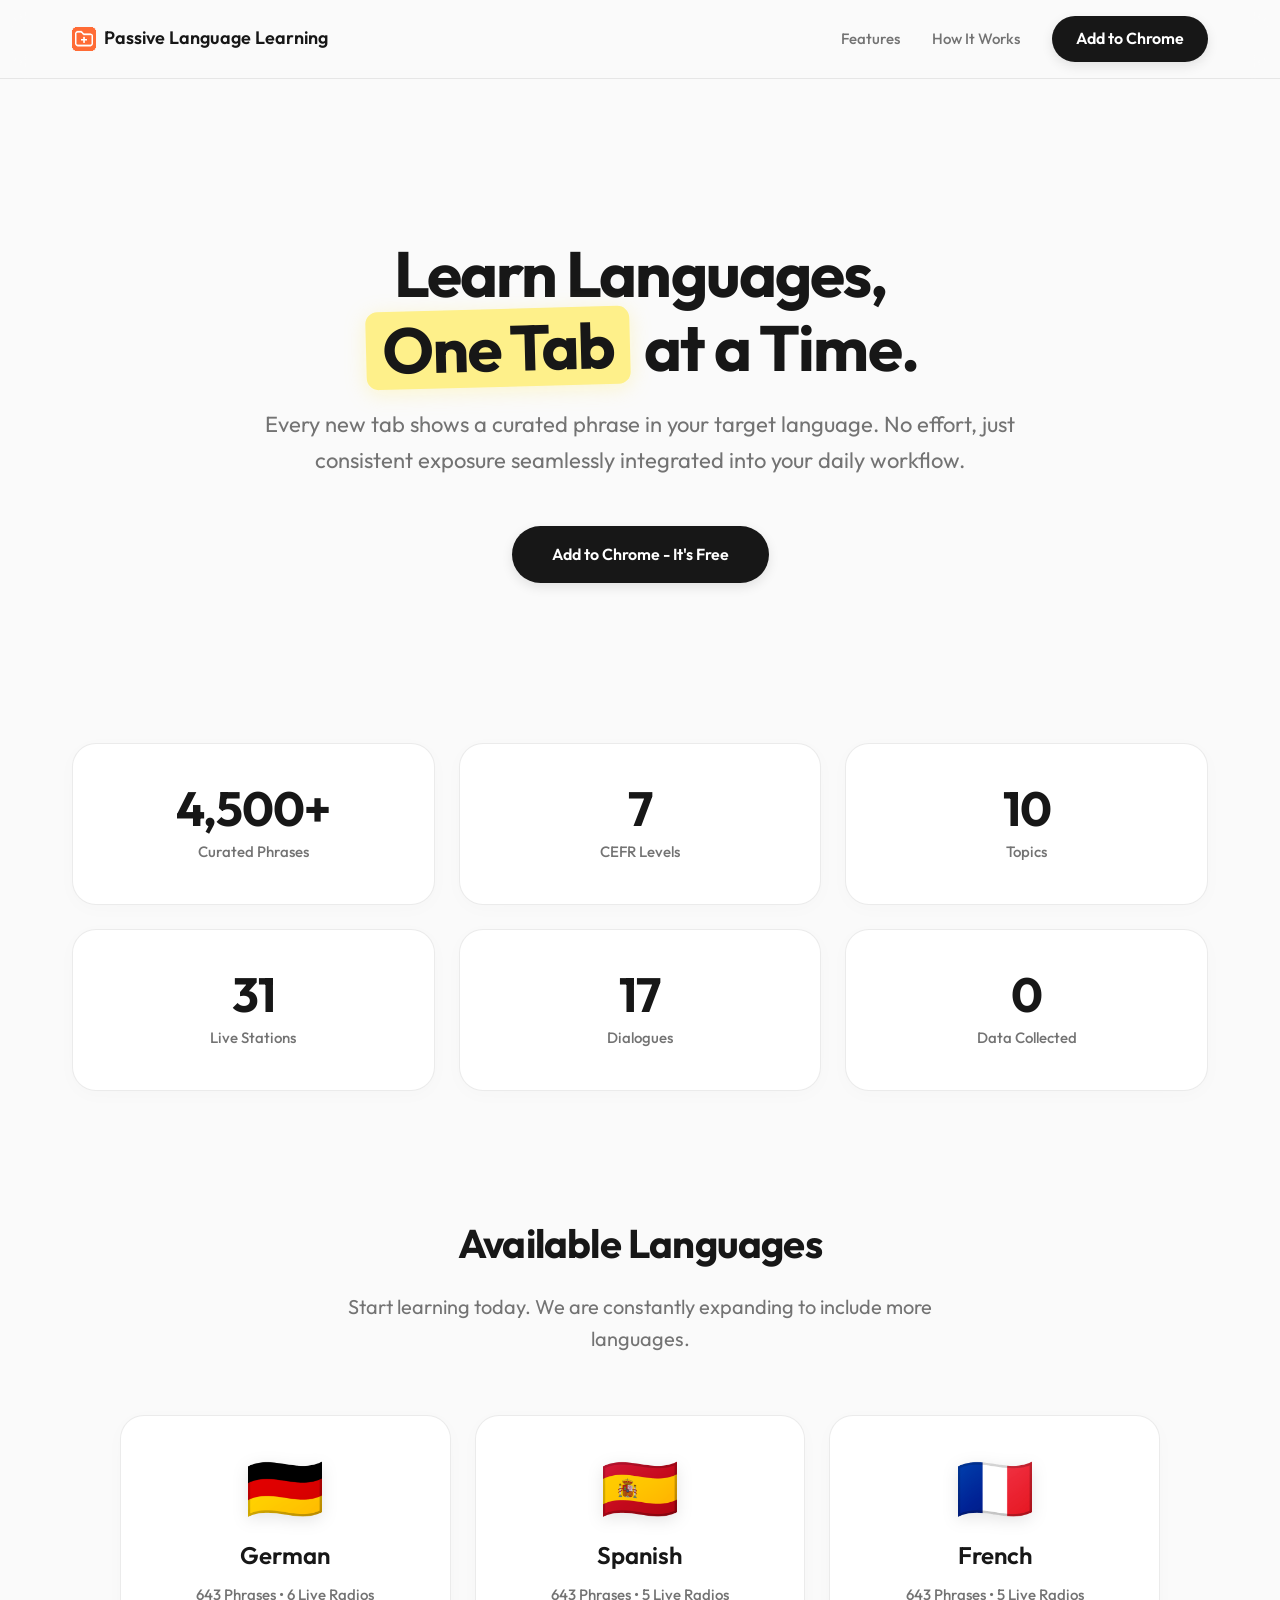
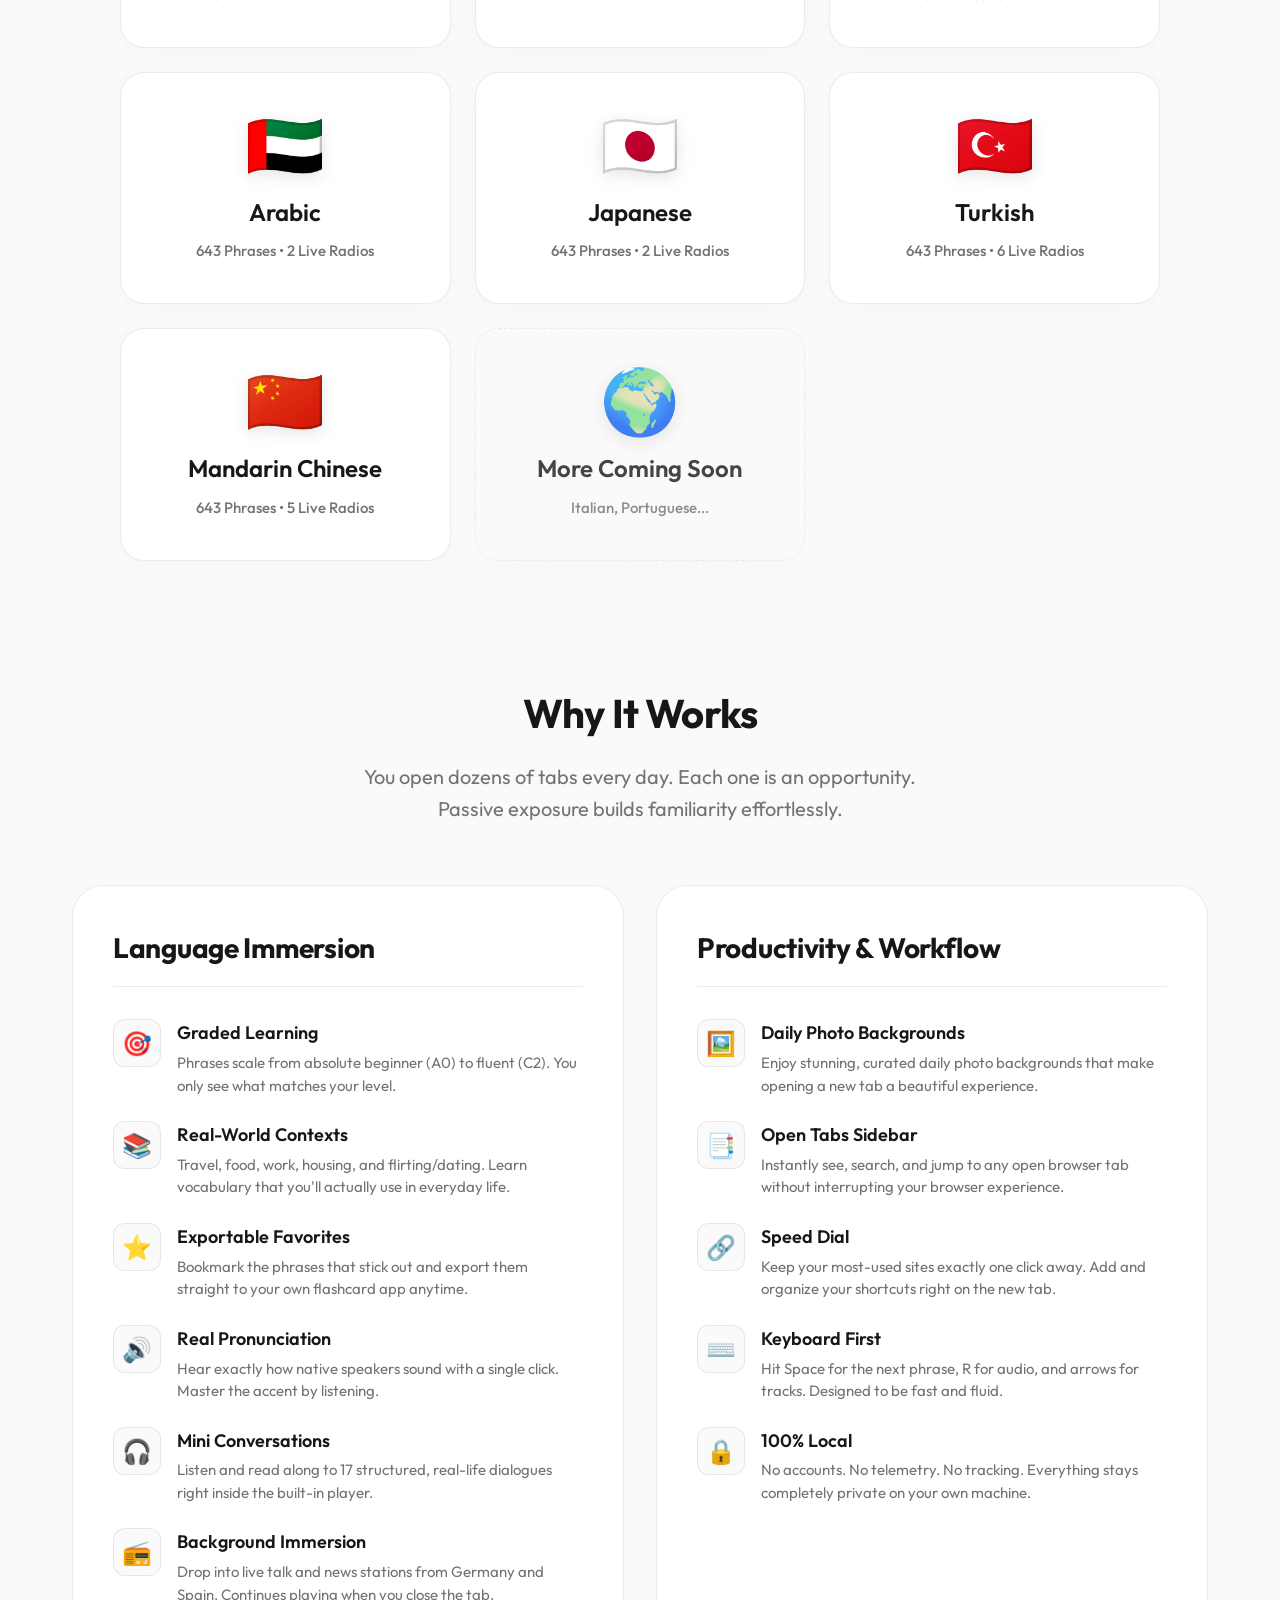
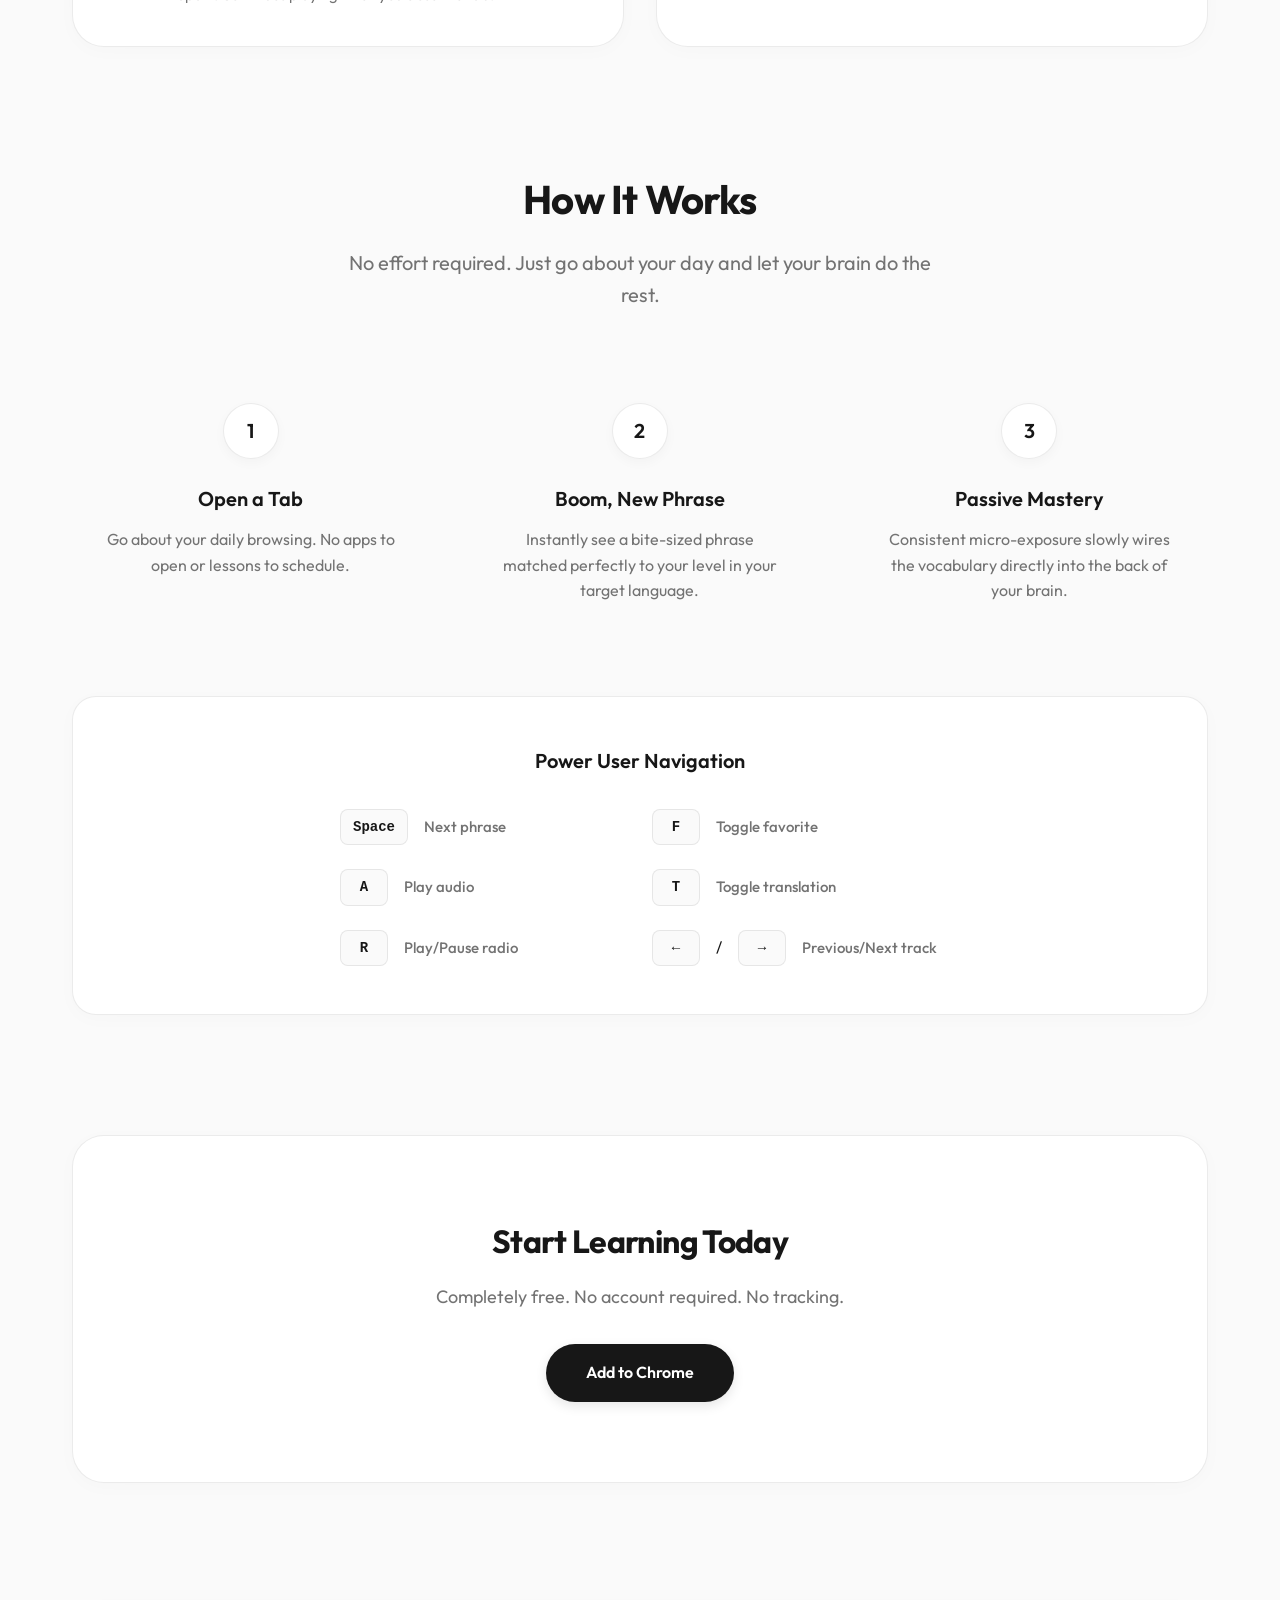
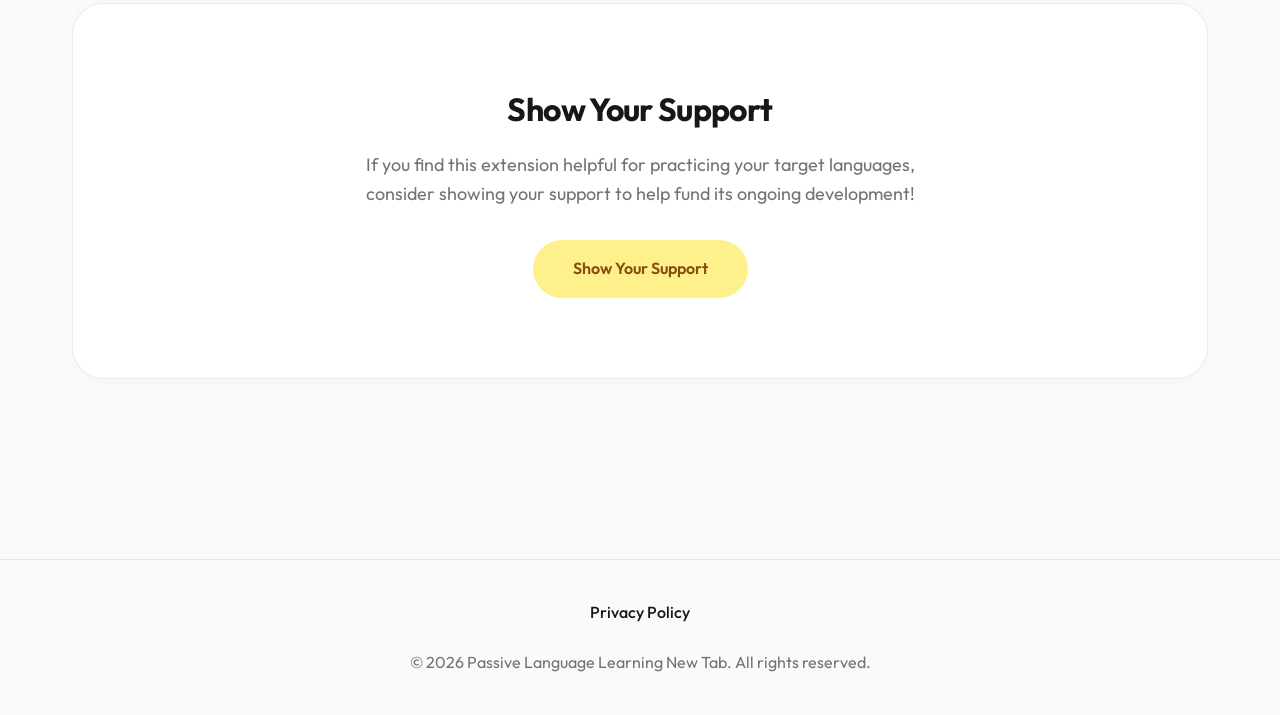
==== docs/index.html @ c1f1795b "feat: add Mandarin Chinese language support including phrases, UI, and live radio stations" ====
<!DOCTYPE html>
<html lang="en">
<head>
  <meta charset="UTF-8">
  <meta name="viewport" content="width=device-width, initial-scale=1.0">
  <link rel="icon" type="image/png" href="favicon.png">
  <title>Passive Language Learning New Tab - Learn Languages with Every New Tab</title>
  <meta name="description" content="Transform your browser into a language learning companion. Learn German, Spanish, French, Arabic, Japanese, and Turkish naturally through passive exposure with every new tab.">
  <link rel="preconnect" href="https://fonts.googleapis.com">
  <link rel="preconnect" href="https://fonts.gstatic.com" crossorigin>
  <link href="https://fonts.googleapis.com/css2?family=Outfit:wght@300;400;500;600;700&display=swap" rel="stylesheet">
  <style>
    :root {
      --bg: #fafafa;
      --surface: #ffffff;
      --text-main: #171717;
      --text-muted: #737373;
      --border: rgba(0, 0, 0, 0.08);
      --accent: #171717;
      --accent-hover: #404040;
    }

    html {
      scroll-behavior: smooth;
      scroll-padding-top: 100px;
    }

    * {
      margin: 0;
      padding: 0;
      box-sizing: border-box;
    }

    body {
      font-family: 'Outfit', -apple-system, BlinkMacSystemFont, sans-serif;
      line-height: 1.6;
      color: var(--text-main);
      background: var(--bg);
      -webkit-font-smoothing: antialiased;
      -moz-osx-font-smoothing: grayscale;
    }

    /* Header */
    header {
      background: rgba(250, 250, 250, 0.8);
      backdrop-filter: blur(12px);
      -webkit-backdrop-filter: blur(12px);
      border-bottom: 1px solid var(--border);
      padding: 16px 0;
      position: sticky;
      top: 0;
      z-index: 100;
    }

    header .container {
      max-width: 1200px;
      margin: 0 auto;
      padding: 0 32px;
      display: flex;
      justify-content: space-between;
      align-items: center;
    }

    .logo {
      font-size: 18px;
      font-weight: 600;
      color: var(--text-main);
      text-decoration: none;
      display: flex;
      align-items: center;
      gap: 8px;
    }

    nav {
      display: flex;
      align-items: center;
      gap: 32px;
    }

    nav a {
      color: var(--text-muted);
      text-decoration: none;
      font-size: 15px;
      font-weight: 500;
      transition: color 0.2s;
    }

    nav a:hover {
      color: var(--text-main);
    }

    nav .cta-button {
      background: var(--accent);
      color: #fff;
      padding: 10px 24px;
      border-radius: 99px;
      font-weight: 600;
    }

    nav .cta-button:hover {
      background: var(--accent-hover);
      color: #fff;
    }

    /* Hero */
    .hero {
      text-align: center;
      padding: 160px 24px 100px;
      max-width: 800px;
      margin: 0 auto;
    }

    .hero h1 {
      font-size: 64px;
      font-weight: 700;
      line-height: 1.1;
      letter-spacing: -0.03em;
      margin-bottom: 20px;
      color: var(--text-main);
    }
    
    /* Language Cards */
    .language-cards {
      display: grid;
      grid-template-columns: repeat(3, 1fr);
      gap: 24px;
      max-width: 1040px;
      margin: 0 auto;
    }
    
    @media (max-width: 900px) {
      .language-cards {
        grid-template-columns: repeat(2, 1fr);
      }
    }

    @media (max-width: 600px) {
      .language-cards {
        grid-template-columns: 1fr;
      }
    }
    
    .language-card {
      background: var(--surface);
      border: 1px solid var(--border);
      border-radius: 24px;
      padding: 40px 24px;
      text-align: center;
      transition: all 0.2s ease;
      box-shadow: 0 4px 20px rgba(0, 0, 0, 0.02);
    }
    
    .language-card:hover {
      transform: translateY(-4px);
      box-shadow: 0 12px 32px rgba(0, 0, 0, 0.06);
    }
    
    .language-card.upcoming {
      background: var(--bg);
      border-style: dashed;
      opacity: 0.8;
    }
    
    @media (max-width: 900px) {
      .language-card.upcoming {
        grid-column: 1 / -1;
        max-width: 400px;
        margin: 0 auto;
        width: 100%;
      }
    }
    
    @media (max-width: 600px) {
      .language-card.upcoming {
        grid-column: auto;
      }
    }
    
    .language-card.upcoming:hover {
      transform: none;
      box-shadow: none;
      opacity: 1;
    }
    
    .lang-flag {
      font-size: 64px;
      line-height: 1;
      margin-bottom: 16px;
      filter: drop-shadow(0 4px 8px rgba(0,0,0,0.1));
    }
    
    .language-card h3 {
      font-size: 24px;
      font-weight: 600;
      margin-bottom: 8px;
    }
    
    .language-card p {
      font-size: 15px;
      color: var(--text-muted);
      font-weight: 500;
    }

    .hero .tagline {
      font-size: 22px;
      color: var(--text-muted);
      margin-bottom: 48px;
      font-weight: 400;
    }

    .highlight-bg {
      background: #fef08a;
      color: var(--text-main);
      padding: 4px 16px;
      border-radius: 12px;
      display: inline-block;
      transform: rotate(-1.5deg);
      box-shadow: 0 4px 20px rgba(254, 240, 138, 0.4);
      margin: 0 4px;
    }

    .cta-button {
      display: inline-flex;
      align-items: center;
      justify-content: center;
      background: var(--accent);
      color: #fff;
      padding: 16px 40px;
      font-size: 16px;
      font-weight: 600;
      border-radius: 99px;
      text-decoration: none;
      transition: all 0.2s ease;
      box-shadow: 0 4px 12px rgba(0, 0, 0, 0.1);
    }

    .cta-button:hover {
      background: var(--accent-hover);
      transform: translateY(-2px);
      box-shadow: 0 8px 24px rgba(0, 0, 0, 0.15);
    }

    .container {
      max-width: 1200px;
      margin: 0 auto;
      padding: 60px 32px;
    }

    .section {
      margin-bottom: 120px;
    }

    .section h2 {
      font-size: 40px;
      font-weight: 700;
      letter-spacing: -0.02em;
      margin-bottom: 16px;
      text-align: center;
    }

    .section p.section-sub {
      font-size: 20px;
      color: var(--text-muted);
      text-align: center;
      max-width: 600px;
      margin: 0 auto 60px;
    }

    /* Stats */
    .stats {
      display: grid;
      grid-template-columns: repeat(3, 1fr);
      gap: 24px;
      margin-bottom: 80px;
    }

    @media (max-width: 900px) {
      .stats {
        grid-template-columns: repeat(2, 1fr);
      }
    }

    @media (max-width: 600px) {
      .stats {
        grid-template-columns: 1fr;
      }
    }

    .stat {
      text-align: center;
      background: var(--surface);
      border: 1px solid var(--border);
      border-radius: 24px;
      padding: 40px 24px;
      transition: transform 0.2s ease;
      box-shadow: 0 4px 20px rgba(0,0,0,0.02);
    }

    .stat:hover {
      transform: translateY(-4px);
    }

    .stat-number {
      font-size: 48px;
      font-weight: 700;
      letter-spacing: -0.02em;
      color: var(--text-main);
      margin-bottom: 8px;
      line-height: 1;
    }

    .stat-label {
      font-size: 15px;
      font-weight: 500;
      color: var(--text-muted);
    }

    /* Split Features Layout */
    .features-split {
      display: grid;
      grid-template-columns: 1fr 1fr;
      gap: 32px;
    }

    @media (max-width: 900px) {
      .features-split {
        grid-template-columns: 1fr;
      }
    }

    .feature-group {
      background: var(--surface);
      border: 1px solid var(--border);
      border-radius: 32px;
      padding: 40px;
      box-shadow: 0 4px 20px rgba(0, 0, 0, 0.02);
    }

    .feature-group h3.group-title {
      font-size: 28px;
      font-weight: 700;
      margin-bottom: 32px;
      letter-spacing: -0.01em;
      border-bottom: 1px solid var(--border);
      padding-bottom: 16px;
    }

    .feature-list {
      display: flex;
      flex-direction: column;
      gap: 24px;
    }

    .feature-item {
      display: flex;
      gap: 16px;
    }

    .feature-item .icon {
      font-size: 24px;
      line-height: 1;
      flex-shrink: 0;
      background: var(--bg);
      border: 1px solid var(--border);
      width: 48px;
      height: 48px;
      border-radius: 12px;
      display: flex;
      align-items: center;
      justify-content: center;
    }

    .feature-item h4 {
      font-size: 18px;
      font-weight: 600;
      margin-bottom: 4px;
    }

    .feature-item p {
      font-size: 15px;
      color: var(--text-muted);
      line-height: 1.5;
    }

    /* How It Works */
    .steps {
      display: grid;
      grid-template-columns: repeat(3, 1fr);
      gap: 32px;
    }

    @media (max-width: 768px) {
      .steps { grid-template-columns: 1fr; }
    }

    .step {
      text-align: center;
      padding: 32px;
    }

    .step-number {
      display: inline-flex;
      align-items: center;
      justify-content: center;
      width: 56px;
      height: 56px;
      background: var(--surface);
      border: 1px solid var(--border);
      color: var(--text-main);
      border-radius: 50%;
      font-size: 20px;
      font-weight: 600;
      margin-bottom: 24px;
      box-shadow: 0 4px 12px rgba(0,0,0,0.03);
    }

    .step h3 {
      font-size: 20px;
      font-weight: 600;
      margin-bottom: 12px;
    }

    .step p {
      font-size: 16px;
      color: var(--text-muted);
    }

    /* Shortcuts */
    .keyboard-shortcuts {
      background: var(--surface);
      border: 1px solid var(--border);
      border-radius: 24px;
      padding: 48px;
      margin-top: 60px;
      box-shadow: 0 4px 20px rgba(0,0,0,0.02);
    }

    .keyboard-shortcuts h4 {
      font-size: 20px;
      font-weight: 600;
      margin-bottom: 32px;
      text-align: center;
    }

    .shortcuts-grid {
      display: grid;
      grid-template-columns: repeat(2, 1fr);
      gap: 24px;
      max-width: 600px;
      margin: 0 auto;
    }

    @media (max-width: 600px) {
      .shortcuts-grid {
        grid-template-columns: 1fr;
      }
    }

    .shortcut {
      display: flex;
      align-items: center;
      gap: 16px;
    }

    .shortcut kbd {
      background: var(--bg);
      border: 1px solid var(--border);
      border-radius: 8px;
      padding: 6px 12px;
      font-family: monospace;
      font-size: 14px;
      font-weight: 600;
      color: var(--text-main);
      min-width: 48px;
      text-align: center;
    }

    .shortcut span {
      font-size: 15px;
      color: var(--text-muted);
      font-weight: 500;
    }

    /* Support CTA */
    .support-section, .cta-section {
      text-align: center;
      padding: 80px 32px;
      background: var(--surface);
      border: 1px solid var(--border);
      border-radius: 32px;
      box-shadow: 0 4px 20px rgba(0,0,0,0.02);
    }

    .support-section h2, .cta-section h2 {
      font-size: 32px;
      margin-bottom: 16px;
    }

    .support-section p, .cta-section p {
      font-size: 18px;
      color: var(--text-muted);
      margin-bottom: 32px;
      max-width: 600px;
      margin-left: auto;
      margin-right: auto;
    }

    .support-button {
      display: inline-block;
      background: #fef08a; /* Soft minimal yellow */
      color: #854d0e;
      padding: 16px 40px;
      font-size: 16px;
      font-weight: 600;
      border-radius: 99px;
      text-decoration: none;
      transition: all 0.2s;
    }

    .support-button:hover {
      background: #fde047;
      transform: translateY(-2px);
    }

    /* Footer */
    footer {
      border-top: 1px solid var(--border);
      padding: 40px 32px;
      text-align: center;
      color: var(--text-muted);
    }

    footer a {
      color: var(--text-main);
      text-decoration: none;
      font-weight: 500;
      margin: 0 16px;
    }

    footer a:hover {
      text-decoration: underline;
    }
  </style>
</head>
<body>
  <header>
    <div class="container">
      <a href="index.html" class="logo">
        <img src="favicon.png" alt="Passive Language Learning Logo" width="24" height="24"> Passive Language Learning
      </a>
      <nav>
        <a href="#features">Features</a>
        <a href="#how-it-works">How It Works</a>
        <a href="https://chromewebstore.google.com/detail/lcpngcpkmbdooibllkhggekgmcdgagln?utm_source=landing-page" class="cta-button">Add to Chrome</a>
      </nav>
    </div>
  </header>

  <div class="hero">
    <h1>Learn Languages, <span class="highlight-bg">One Tab</span> at a Time.</h1>
    <p class="tagline">
      Every new tab shows a curated phrase in your target language. No effort, just consistent exposure seamlessly integrated into your daily workflow.
    </p>
    <a href="https://chromewebstore.google.com/detail/lcpngcpkmbdooibllkhggekgmcdgagln?utm_source=landing-page" class="cta-button">Add to Chrome - It's Free</a>
  </div>

  <div class="container">
    <div class="section">
      <div class="stats">
        <div class="stat">
          <div class="stat-number">4,500+</div>
          <div class="stat-label">Curated Phrases</div>
        </div>
        <div class="stat">
          <div class="stat-number">7</div>
          <div class="stat-label">CEFR Levels</div>
        </div>
        <div class="stat">
          <div class="stat-number">10</div>
          <div class="stat-label">Topics</div>
        </div>
        <div class="stat">
          <div class="stat-number">31</div>
          <div class="stat-label">Live Stations</div>
        </div>
        <div class="stat">
          <div class="stat-number">17</div>
          <div class="stat-label">Dialogues</div>
        </div>
        <div class="stat">
          <div class="stat-number">0</div>
          <div class="stat-label">Data Collected</div>
        </div>
      </div>
    </div>

    <div class="section" id="languages">
      <h2>Available Languages</h2>
      <p class="section-sub">Start learning today. We are constantly expanding to include more languages.</p>
      
      <div class="language-cards">
        <div class="language-card">
          <div class="lang-flag">🇩🇪</div>
          <h3>German</h3>
          <p>643 Phrases &bull; 6 Live Radios</p>
        </div>
        <div class="language-card">
          <div class="lang-flag">🇪🇸</div>
          <h3>Spanish</h3>
          <p>643 Phrases &bull; 5 Live Radios</p>
        </div>
        <div class="language-card">
          <div class="lang-flag">🇫🇷</div>
          <h3>French</h3>
          <p>643 Phrases &bull; 5 Live Radios</p>
        </div>

        <div class="language-card">
          <div class="lang-flag">🇦🇪</div>
          <h3>Arabic</h3>
          <p>643 Phrases &bull; 2 Live Radios</p>
        </div>

        <div class="language-card">
          <div class="lang-flag">🇯🇵</div>
          <h3>Japanese</h3>
          <p>643 Phrases &bull; 2 Live Radios</p>
        </div>

        <div class="language-card">
          <div class="lang-flag">🇹🇷</div>
          <h3>Turkish</h3>
          <p>643 Phrases &bull; 6 Live Radios</p>
        </div>

        <div class="language-card">
          <div class="lang-flag">🇨🇳</div>
          <h3>Mandarin Chinese</h3>
          <p>643 Phrases &bull; 5 Live Radios</p>
        </div>

        <div class="language-card upcoming">
          <div class="lang-flag">🌍</div>
          <h3>More Coming Soon</h3>
          <p>Italian, Portuguese...</p>
        </div>
      </div>
    </div>

    <div class="section" id="features">
      <h2>Why It Works</h2>
      <p class="section-sub">
        You open dozens of tabs every day. Each one is an opportunity. Passive exposure builds familiarity effortlessly.
      </p>

      <div class="features-split">
        <div class="feature-group">
          <h3 class="group-title">Language Immersion</h3>
          <div class="feature-list">
            <div class="feature-item">
              <div class="icon">🎯</div>
              <div>
                <h4>Graded Learning</h4>
                <p>Phrases scale from absolute beginner (A0) to fluent (C2). You only see what matches your level.</p>
              </div>
            </div>
            <div class="feature-item">
              <div class="icon">📚</div>
              <div>
                <h4>Real-World Contexts</h4>
                <p>Travel, food, work, housing, and flirting/dating. Learn vocabulary that you'll actually use in everyday life.</p>
              </div>
            </div>
            <div class="feature-item">
              <div class="icon">⭐</div>
              <div>
                <h4>Exportable Favorites</h4>
                <p>Bookmark the phrases that stick out and export them straight to your own flashcard app anytime.</p>
              </div>
            </div>
            <div class="feature-item">
              <div class="icon">🔊</div>
              <div>
                <h4>Real Pronunciation</h4>
                <p>Hear exactly how native speakers sound with a single click. Master the accent by listening.</p>
              </div>
            </div>
            <div class="feature-item">
              <div class="icon">🎧</div>
              <div>
                <h4>Mini Conversations</h4>
                <p>Listen and read along to 17 structured, real-life dialogues right inside the built-in player.</p>
              </div>
            </div>
            <div class="feature-item">
              <div class="icon">📻</div>
              <div>
                <h4>Background Immersion</h4>
                <p>Drop into live talk and news stations from Germany and Spain. Continues playing when you close the tab.</p>
              </div>
            </div>
          </div>
        </div>
        
        <div class="feature-group">
          <h3 class="group-title">Productivity & Workflow</h3>
          <div class="feature-list">
            <div class="feature-item">
              <div class="icon">🖼️</div>
              <div>
                <h4>Daily Photo Backgrounds</h4>
                <p>Enjoy stunning, curated daily photo backgrounds that make opening a new tab a beautiful experience.</p>
              </div>
            </div>
            <div class="feature-item">
              <div class="icon">📑</div>
              <div>
                <h4>Open Tabs Sidebar</h4>
                <p>Instantly see, search, and jump to any open browser tab without interrupting your browser experience.</p>
              </div>
            </div>
            <div class="feature-item">
              <div class="icon">🔗</div>
              <div>
                <h4>Speed Dial</h4>
                <p>Keep your most-used sites exactly one click away. Add and organize your shortcuts right on the new tab.</p>
              </div>
            </div>
            <div class="feature-item">
              <div class="icon">⌨️</div>
              <div>
                <h4>Keyboard First</h4>
                <p>Hit Space for the next phrase, R for audio, and arrows for tracks. Designed to be fast and fluid.</p>
              </div>
            </div>
            <div class="feature-item">
              <div class="icon">🔒</div>
              <div>
                <h4>100% Local</h4>
                <p>No accounts. No telemetry. No tracking. Everything stays completely private on your own machine.</p>
              </div>
            </div>
          </div>
        </div>
      </div>
    </div>

    <div class="section" id="how-it-works">
      <h2>How It Works</h2>
      <p class="section-sub">No effort required. Just go about your day and let your brain do the rest.</p>

      <div class="steps">
        <div class="step">
          <div class="step-number">1</div>
          <h3>Open a Tab</h3>
          <p>Go about your daily browsing. No apps to open or lessons to schedule.</p>
        </div>
        <div class="step">
          <div class="step-number">2</div>
          <h3>Boom, New Phrase</h3>
          <p>Instantly see a bite-sized phrase matched perfectly to your level in your target language.</p>
        </div>
        <div class="step">
          <div class="step-number">3</div>
          <h3>Passive Mastery</h3>
          <p>Consistent micro-exposure slowly wires the vocabulary directly into the back of your brain.</p>
        </div>
      </div>

      <div class="keyboard-shortcuts">
        <h4>Power User Navigation</h4>
        <div class="shortcuts-grid">
          <div class="shortcut"><kbd>Space</kbd><span>Next phrase</span></div>
          <div class="shortcut"><kbd>F</kbd><span>Toggle favorite</span></div>
          <div class="shortcut"><kbd>A</kbd><span>Play audio</span></div>
          <div class="shortcut"><kbd>T</kbd><span>Toggle translation</span></div>
          <div class="shortcut"><kbd>R</kbd><span>Play/Pause radio</span></div>
          <div class="shortcut"><kbd>←</kbd> / <kbd>→</kbd><span>Previous/Next track</span></div>
        </div>
      </div>
    </div>

    <div class="section">
      <div class="cta-section">
        <h2>Start Learning Today</h2>
        <p>Completely free. No account required. No tracking.</p>
        <a href="https://chromewebstore.google.com/detail/lcpngcpkmbdooibllkhggekgmcdgagln?utm_source=landing-page" class="cta-button">Add to Chrome</a>
      </div>
    </div>

    <div class="section">
      <div class="support-section">
        <h2>Show Your Support</h2>
        <p>If you find this extension helpful for practicing your target languages, consider showing your support to help fund its ongoing development!</p>
        <a href="https://buymeacoffee.com/yassinbuilds" target="_blank" class="support-button">Show Your Support</a>
      </div>
    </div>
  </div>

  <footer>
    <div style="margin-bottom: 24px;">
      <a href="privacy.html">Privacy Policy</a>
    </div>
    <p>&copy; 2026 Passive Language Learning New Tab. All rights reserved.</p>
  </footer>
</body>
</html>
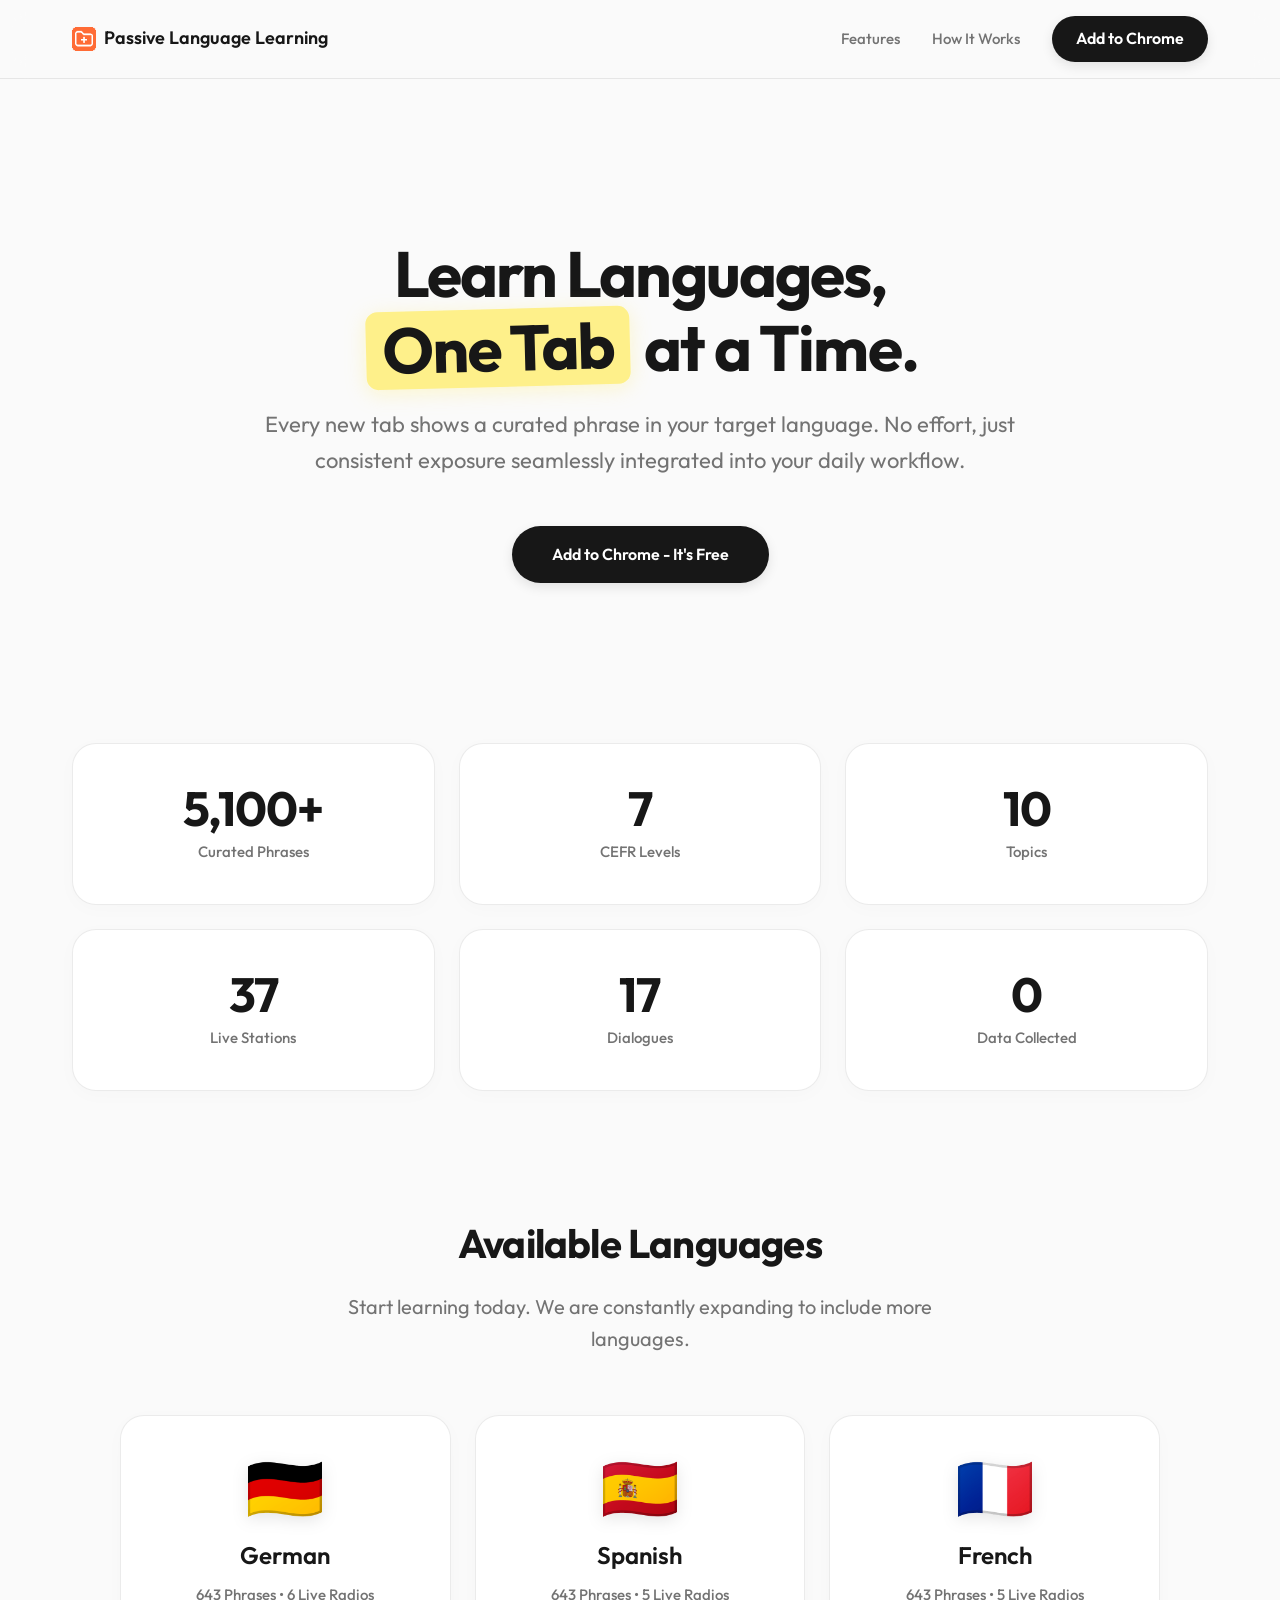
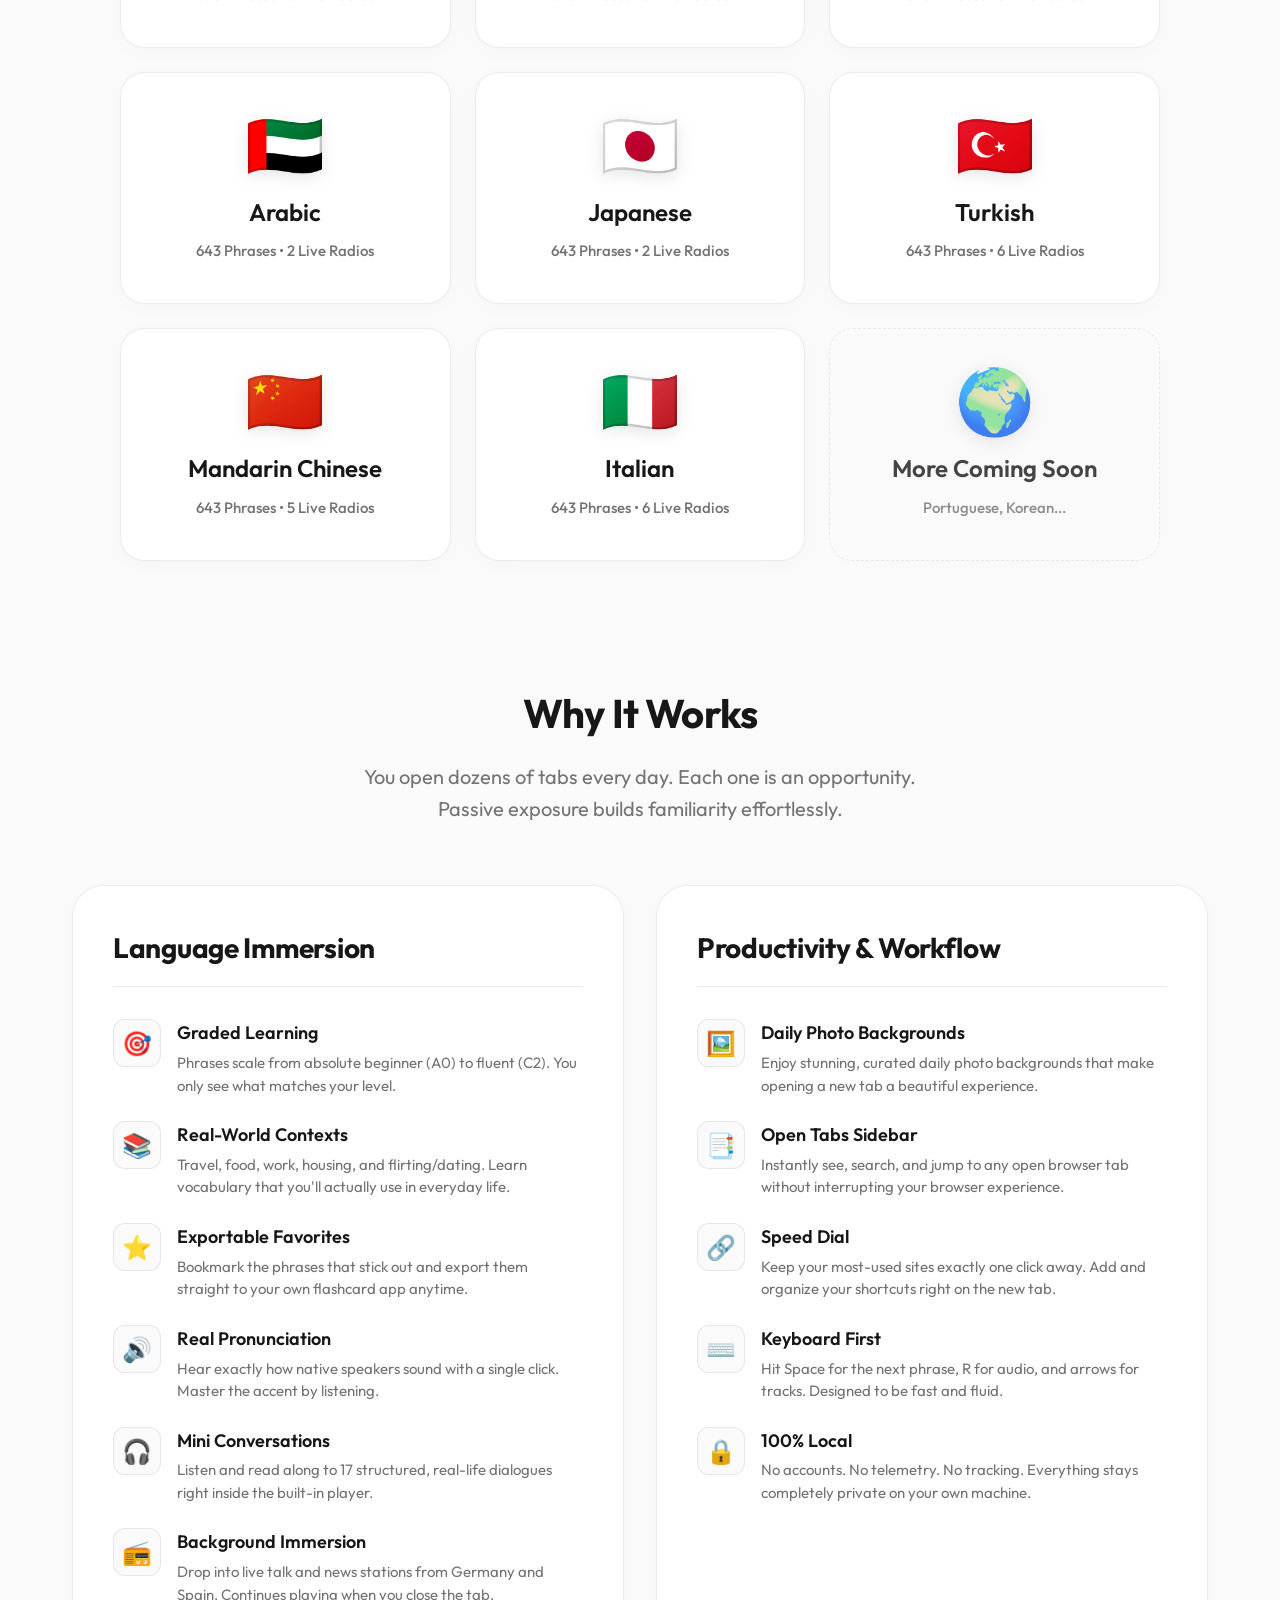
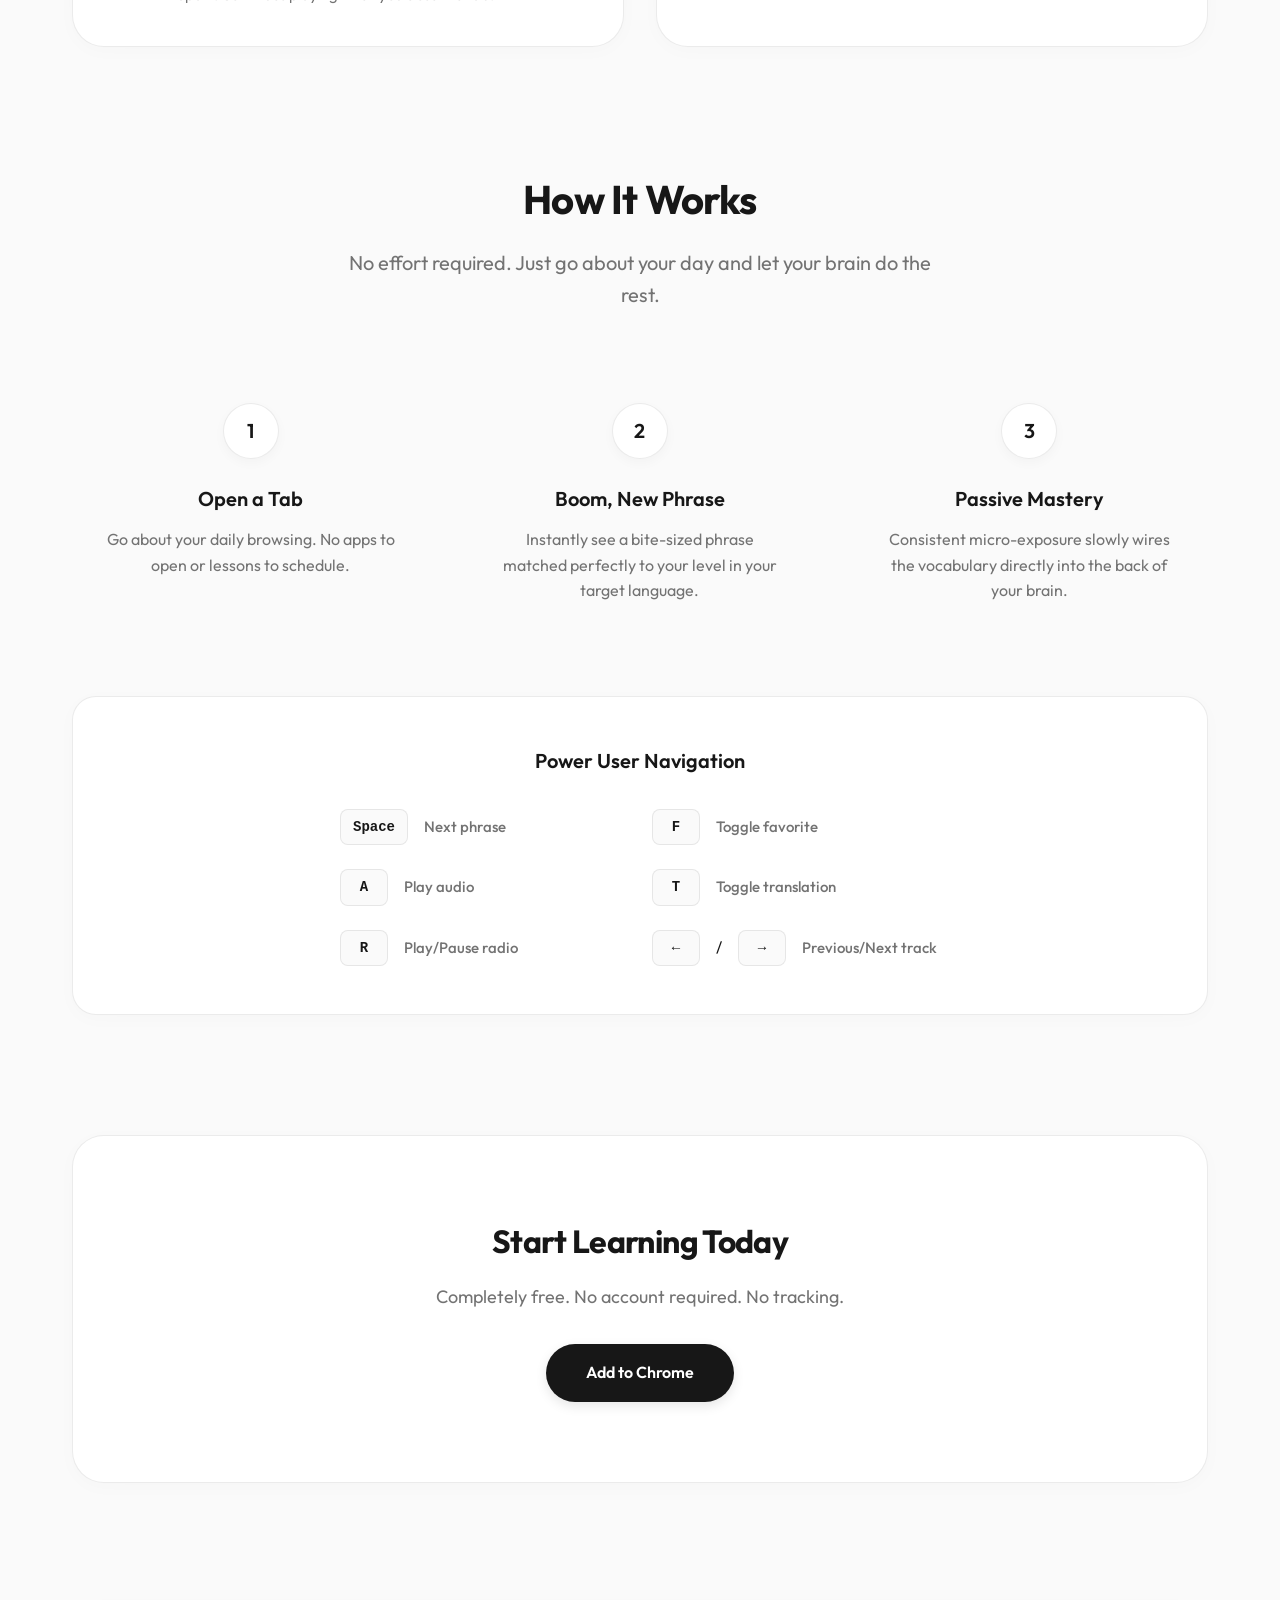
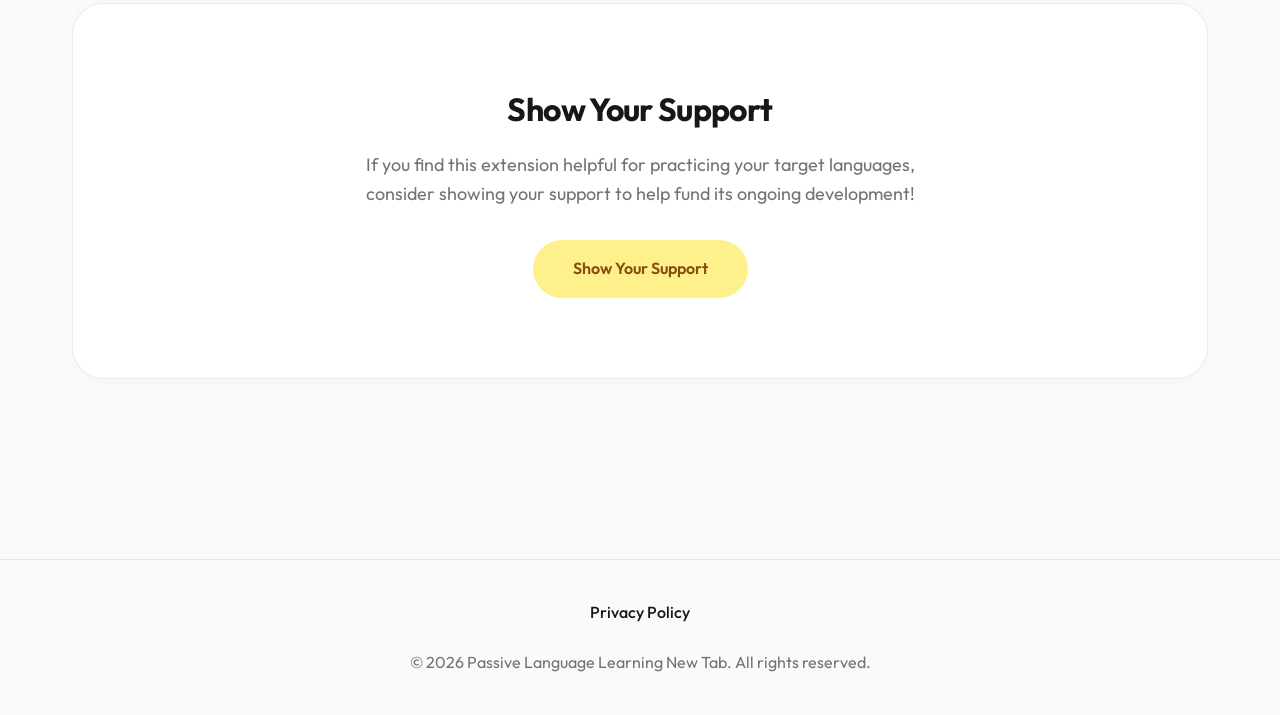
==== commit d7304c19: "feat: add Italian language support with curated phrases and live radio stations" ====
--- a/docs/index.html
+++ b/docs/index.html
@@ -5,7 +5,7 @@
   <meta name="viewport" content="width=device-width, initial-scale=1.0">
   <link rel="icon" type="image/png" href="favicon.png">
   <title>Passive Language Learning New Tab - Learn Languages with Every New Tab</title>
-  <meta name="description" content="Transform your browser into a language learning companion. Learn German, Spanish, French, Arabic, Japanese, and Turkish naturally through passive exposure with every new tab.">
+  <meta name="description" content="Transform your browser into a language learning companion. Learn German, Spanish, French, Arabic, Japanese, Turkish, Mandarin Chinese, and Italian naturally through passive exposure with every new tab.">
   <link rel="preconnect" href="https://fonts.googleapis.com">
   <link rel="preconnect" href="https://fonts.gstatic.com" crossorigin>
   <link href="https://fonts.googleapis.com/css2?family=Outfit:wght@300;400;500;600;700&display=swap" rel="stylesheet">
@@ -568,7 +568,7 @@
     <div class="section">
       <div class="stats">
         <div class="stat">
-          <div class="stat-number">4,500+</div>
+          <div class="stat-number">5,100+</div>
           <div class="stat-label">Curated Phrases</div>
         </div>
         <div class="stat">
@@ -580,7 +580,7 @@
           <div class="stat-label">Topics</div>
         </div>
         <div class="stat">
-          <div class="stat-number">31</div>
+          <div class="stat-number">37</div>
           <div class="stat-label">Live Stations</div>
         </div>
         <div class="stat">
@@ -639,10 +639,16 @@
           <p>643 Phrases &bull; 5 Live Radios</p>
         </div>
 
+        <div class="language-card">
+          <div class="lang-flag">🇮🇹</div>
+          <h3>Italian</h3>
+          <p>643 Phrases &bull; 6 Live Radios</p>
+        </div>
+
         <div class="language-card upcoming">
           <div class="lang-flag">🌍</div>
           <h3>More Coming Soon</h3>
-          <p>Italian, Portuguese...</p>
+          <p>Portuguese, Korean...</p>
         </div>
       </div>
     </div>
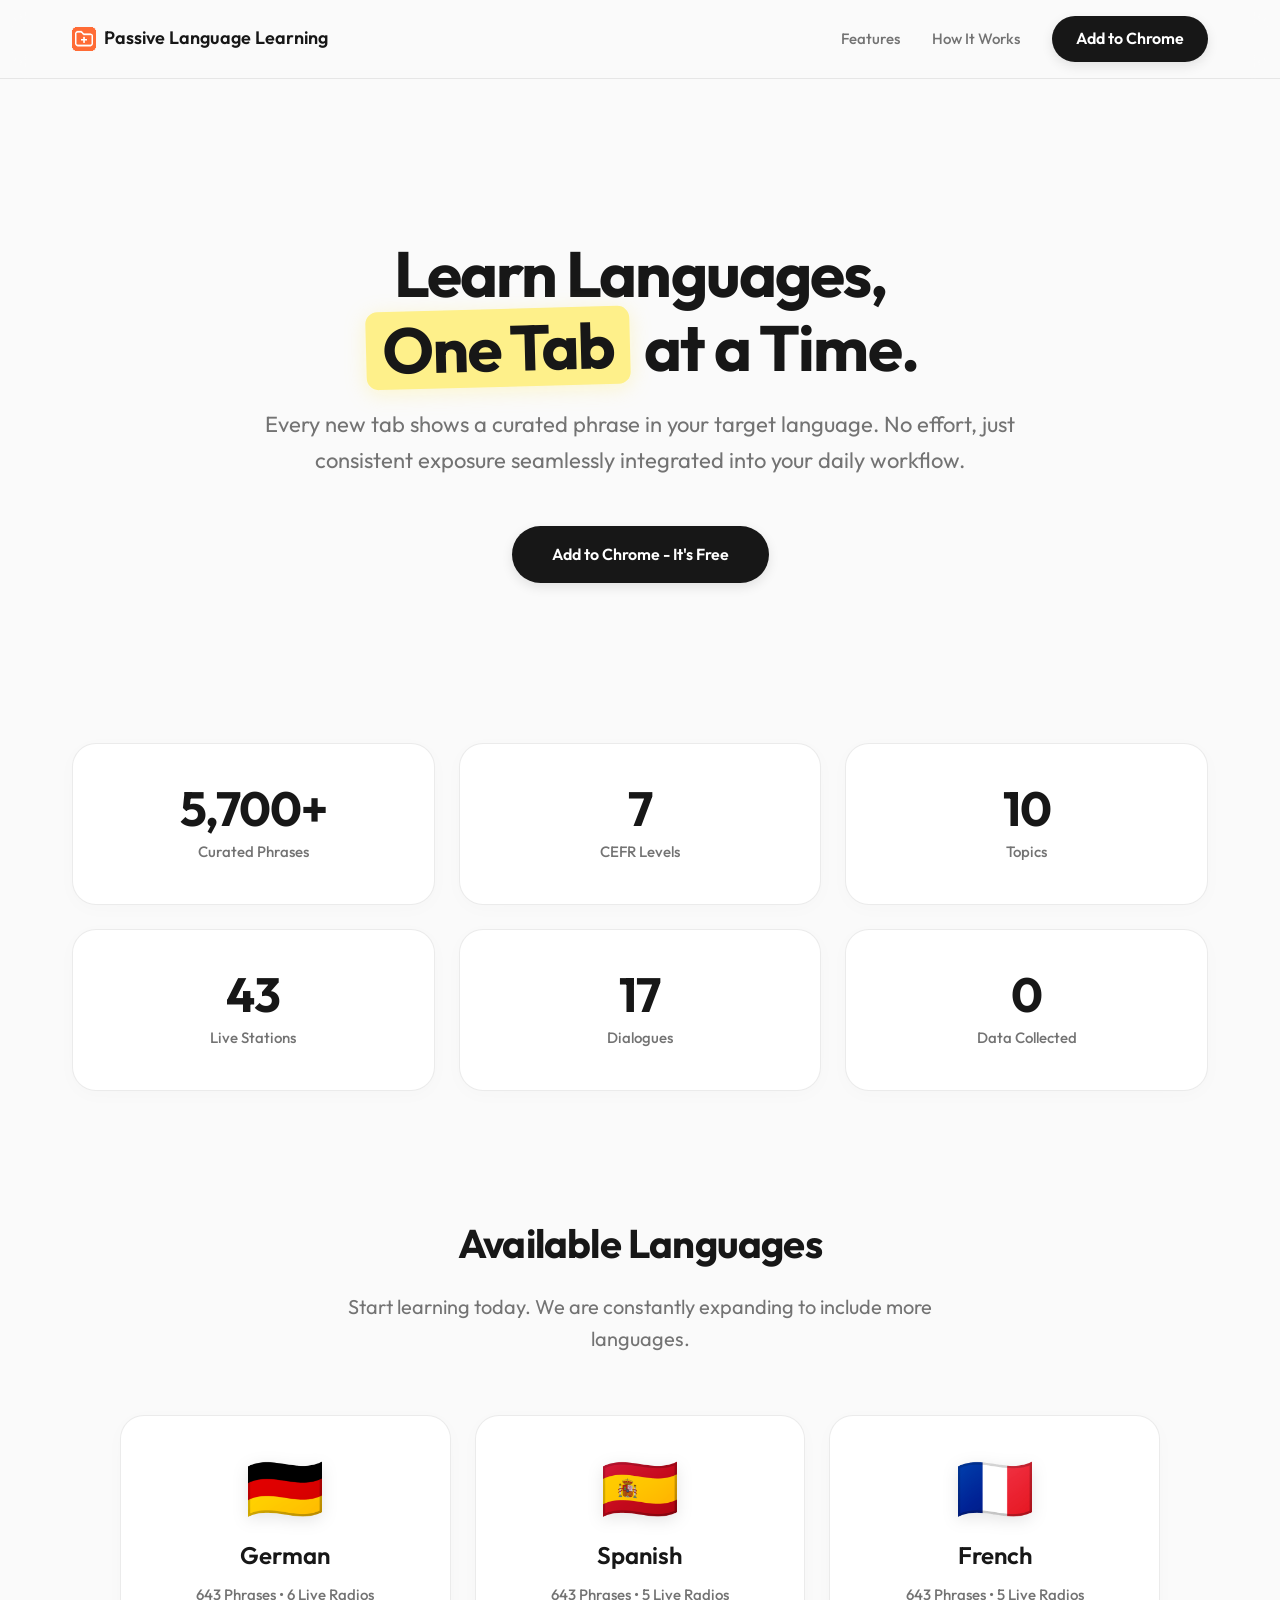
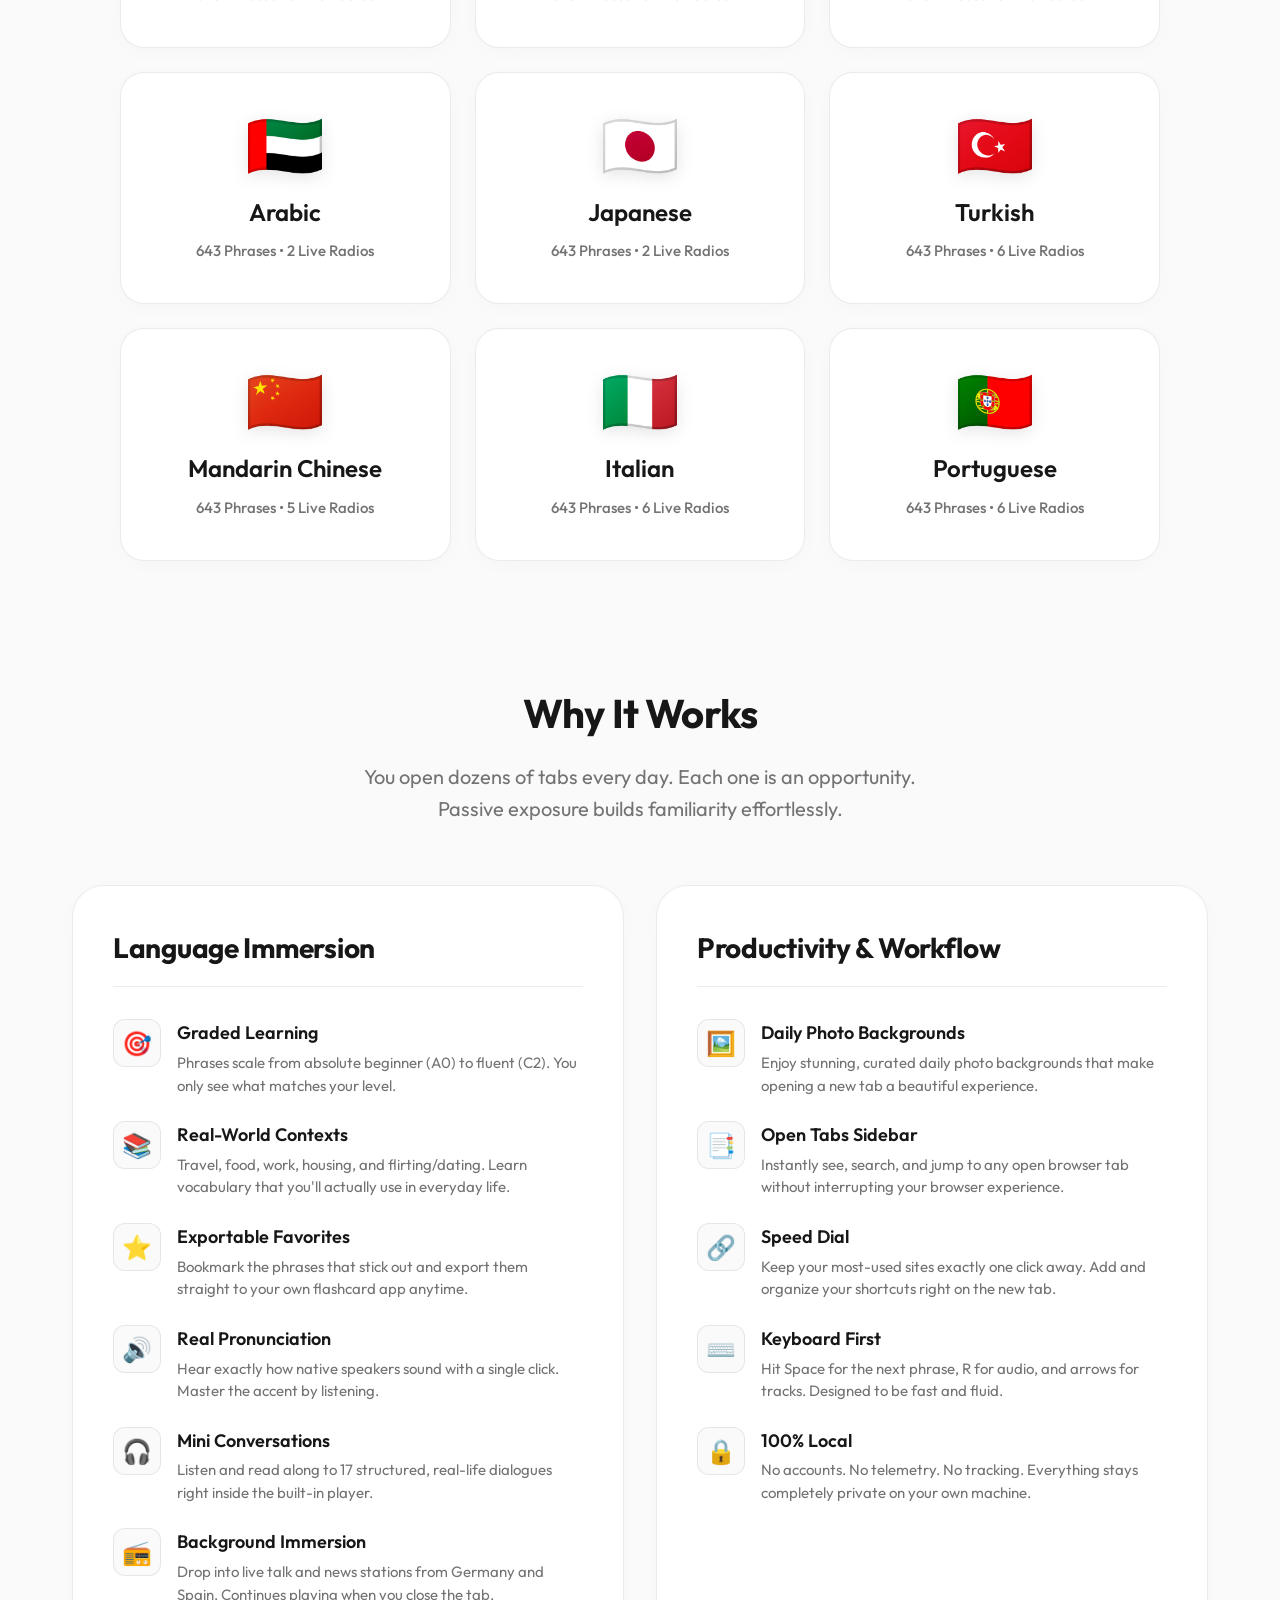
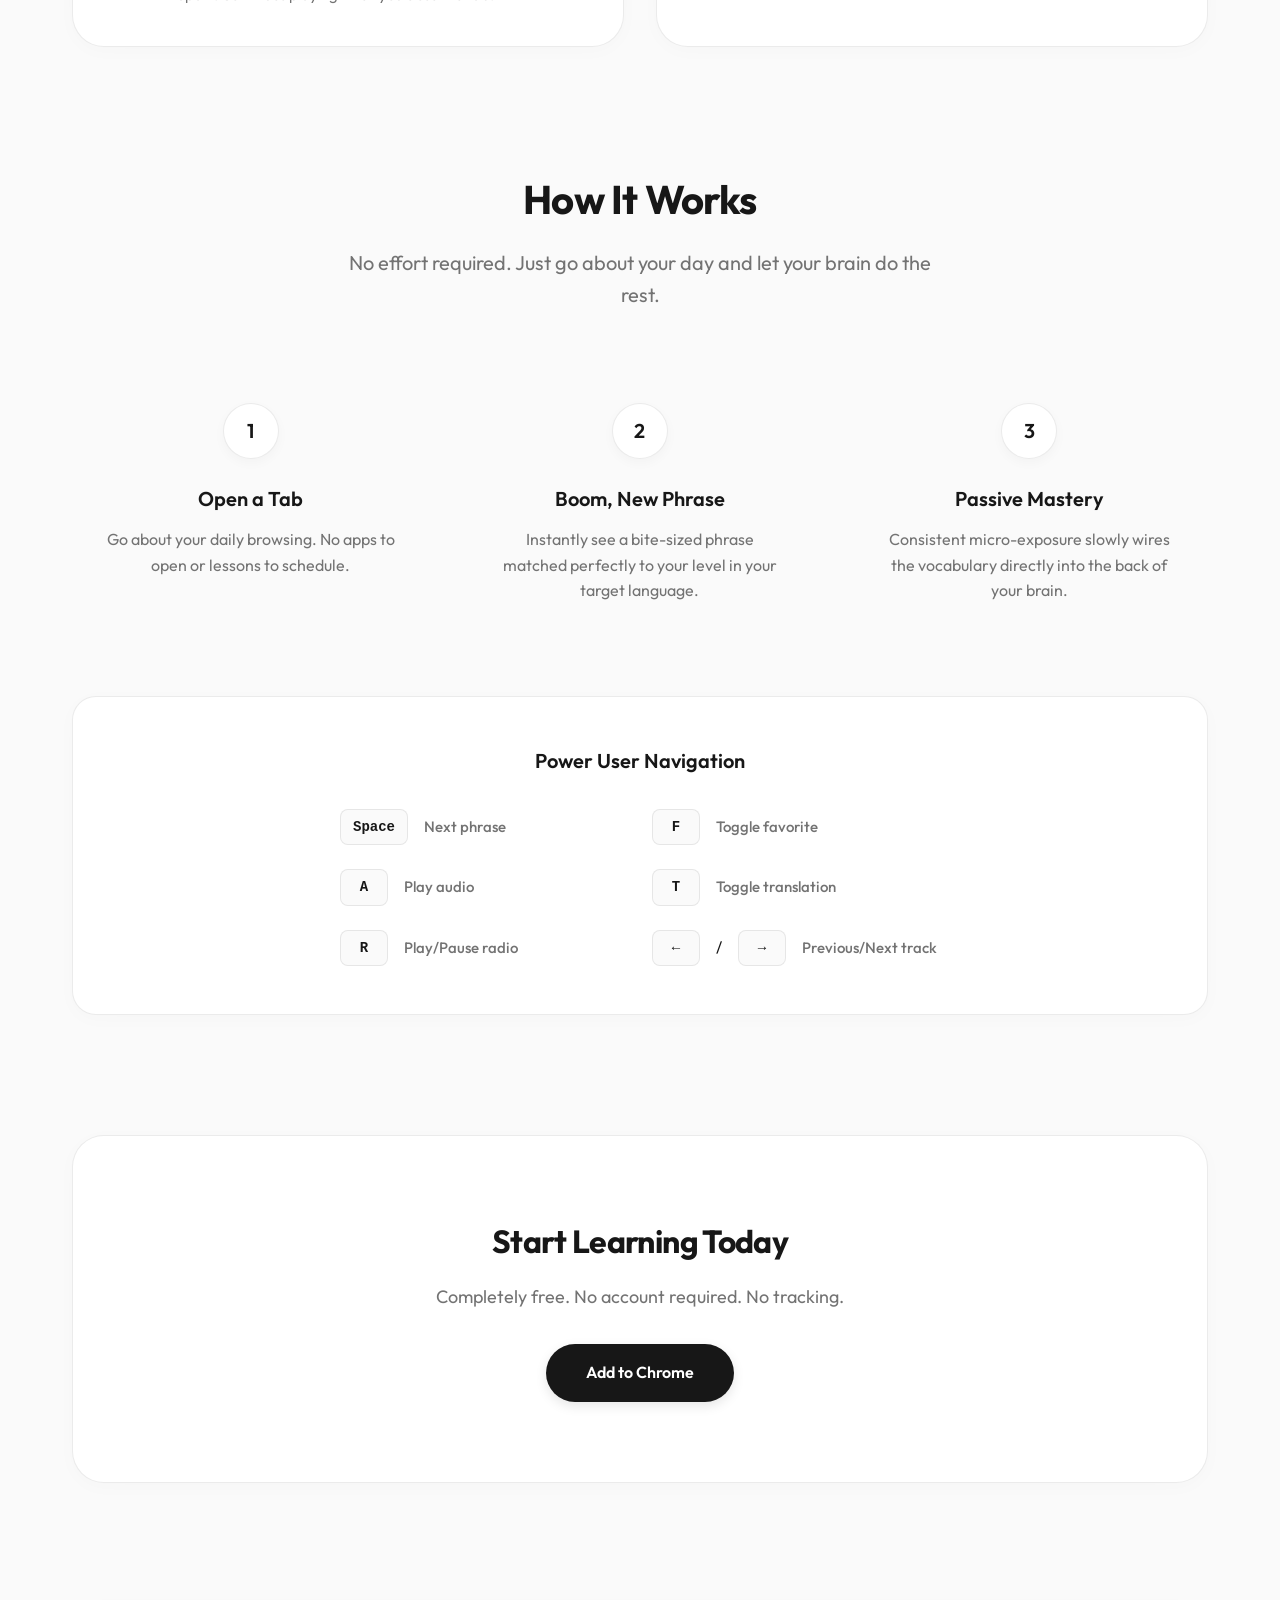
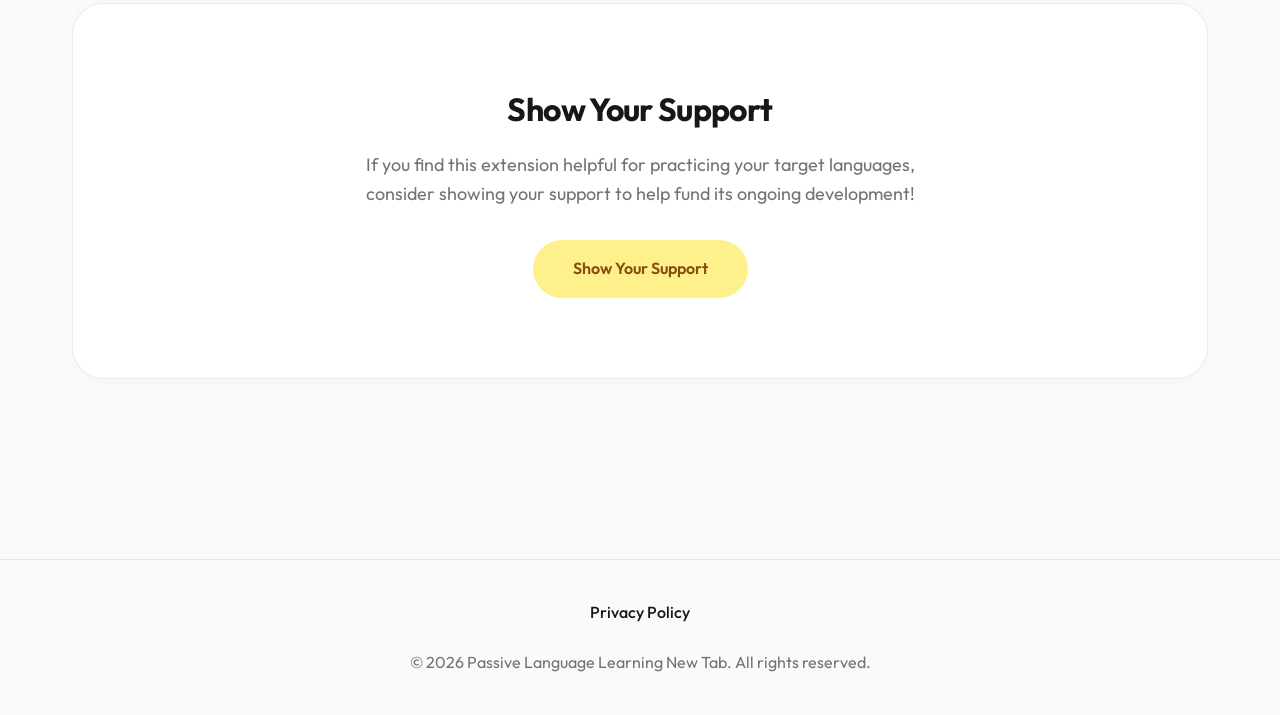
==== commit 4e25ae02: "feat: add Portuguese language support with dedicated phrases, radio stations, and UI elements" ====
--- a/docs/index.html
+++ b/docs/index.html
@@ -5,7 +5,7 @@
   <meta name="viewport" content="width=device-width, initial-scale=1.0">
   <link rel="icon" type="image/png" href="favicon.png">
   <title>Passive Language Learning New Tab - Learn Languages with Every New Tab</title>
-  <meta name="description" content="Transform your browser into a language learning companion. Learn German, Spanish, French, Arabic, Japanese, Turkish, Mandarin Chinese, and Italian naturally through passive exposure with every new tab.">
+  <meta name="description" content="Transform your browser into a language learning companion. Learn German, Spanish, French, Arabic, Japanese, Turkish, Mandarin Chinese, Italian, and Portuguese naturally through passive exposure with every new tab.">
   <link rel="preconnect" href="https://fonts.googleapis.com">
   <link rel="preconnect" href="https://fonts.gstatic.com" crossorigin>
   <link href="https://fonts.googleapis.com/css2?family=Outfit:wght@300;400;500;600;700&display=swap" rel="stylesheet">
@@ -568,7 +568,7 @@
     <div class="section">
       <div class="stats">
         <div class="stat">
-          <div class="stat-number">5,100+</div>
+          <div class="stat-number">5,700+</div>
           <div class="stat-label">Curated Phrases</div>
         </div>
         <div class="stat">
@@ -580,7 +580,7 @@
           <div class="stat-label">Topics</div>
         </div>
         <div class="stat">
-          <div class="stat-number">37</div>
+          <div class="stat-number">43</div>
           <div class="stat-label">Live Stations</div>
         </div>
         <div class="stat">
@@ -645,10 +645,10 @@
           <p>643 Phrases &bull; 6 Live Radios</p>
         </div>
 
-        <div class="language-card upcoming">
-          <div class="lang-flag">🌍</div>
-          <h3>More Coming Soon</h3>
-          <p>Portuguese, Korean...</p>
+        <div class="language-card">
+          <div class="lang-flag">🇵🇹</div>
+          <h3>Portuguese</h3>
+          <p>643 Phrases &bull; 6 Live Radios</p>
         </div>
       </div>
     </div>
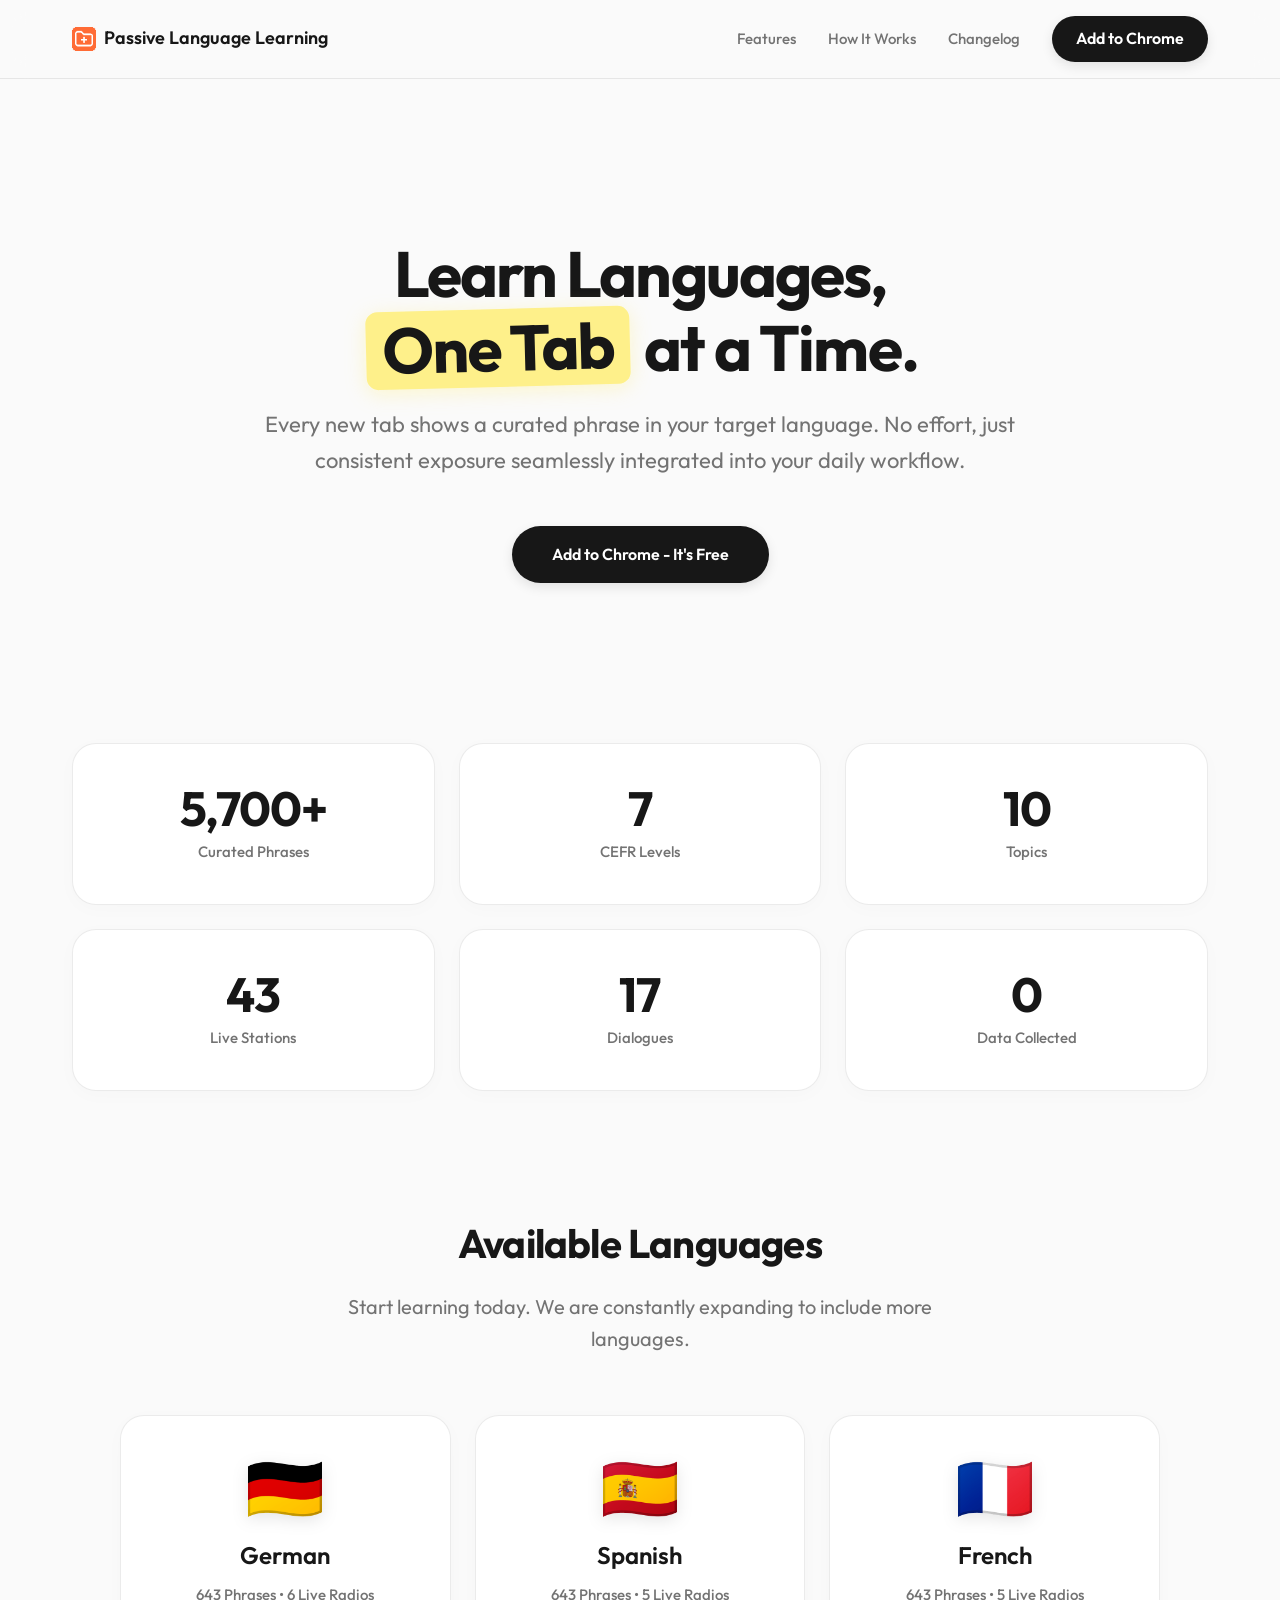
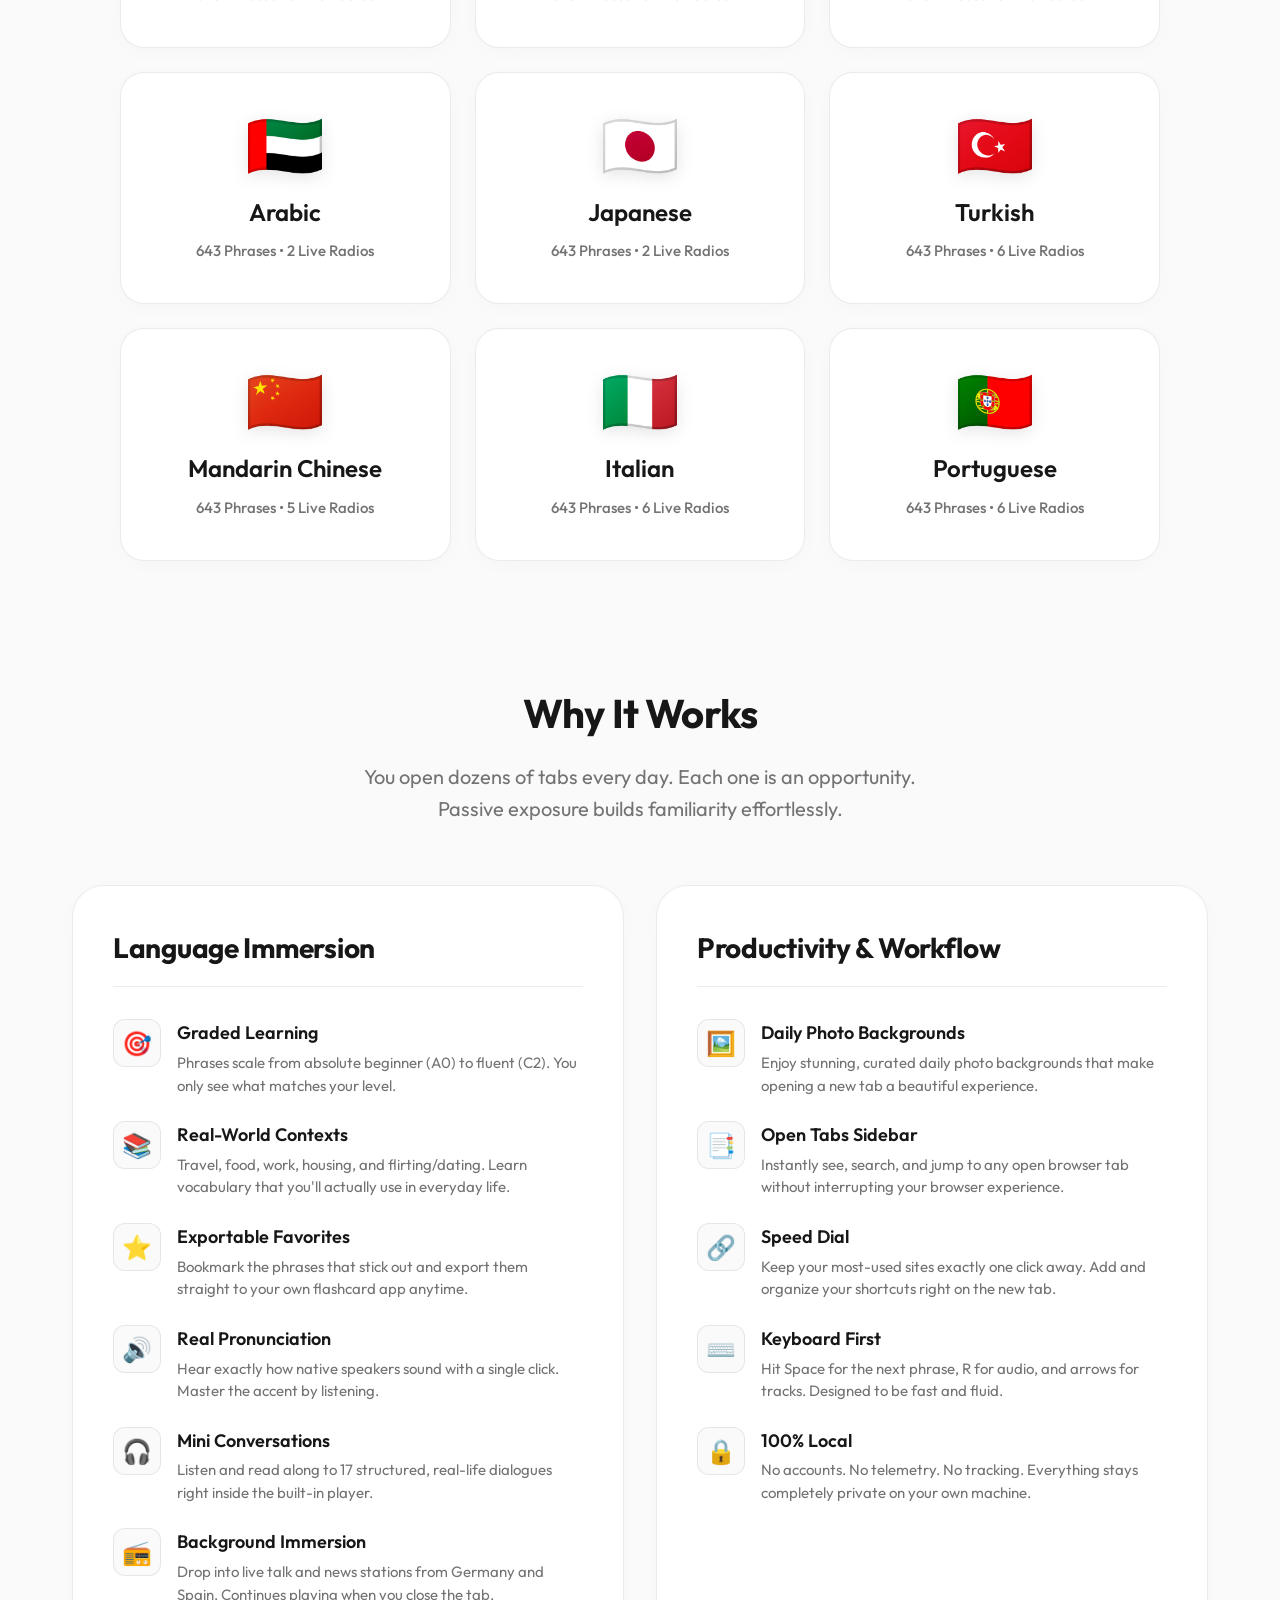
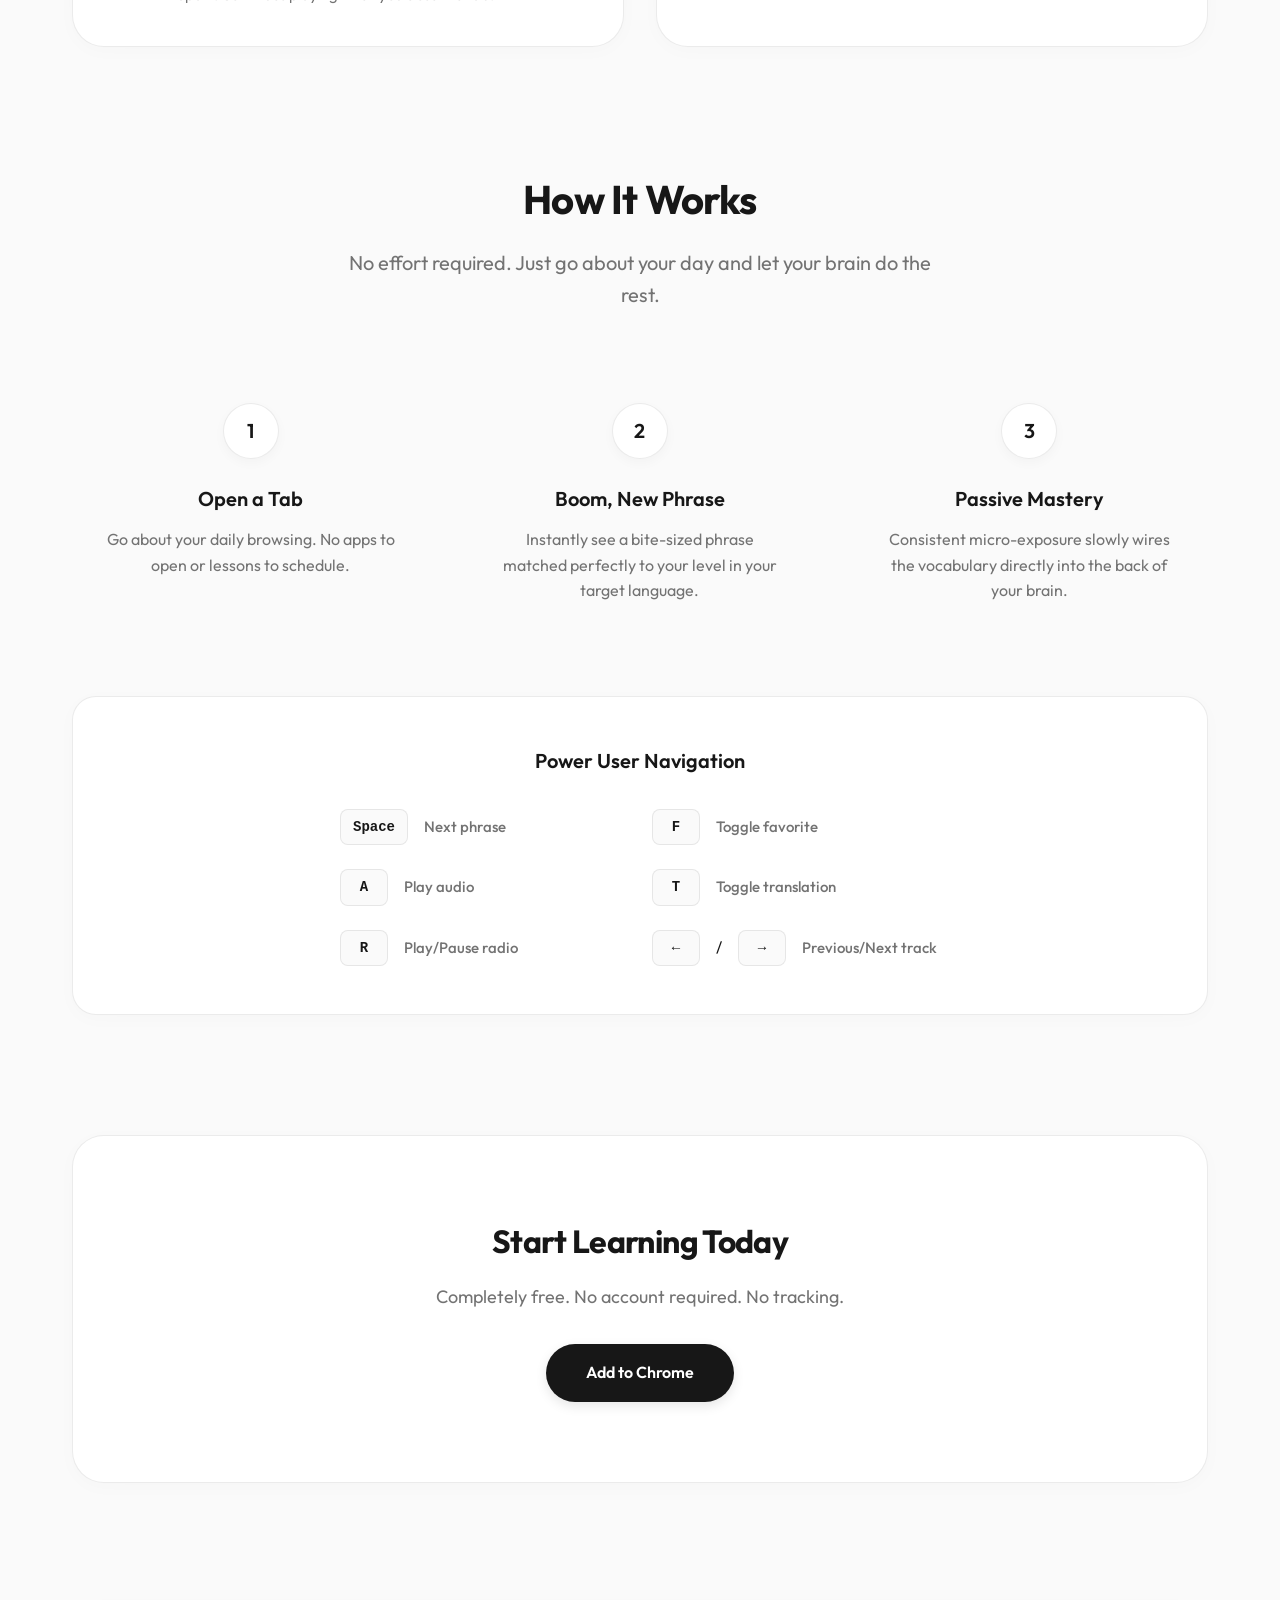
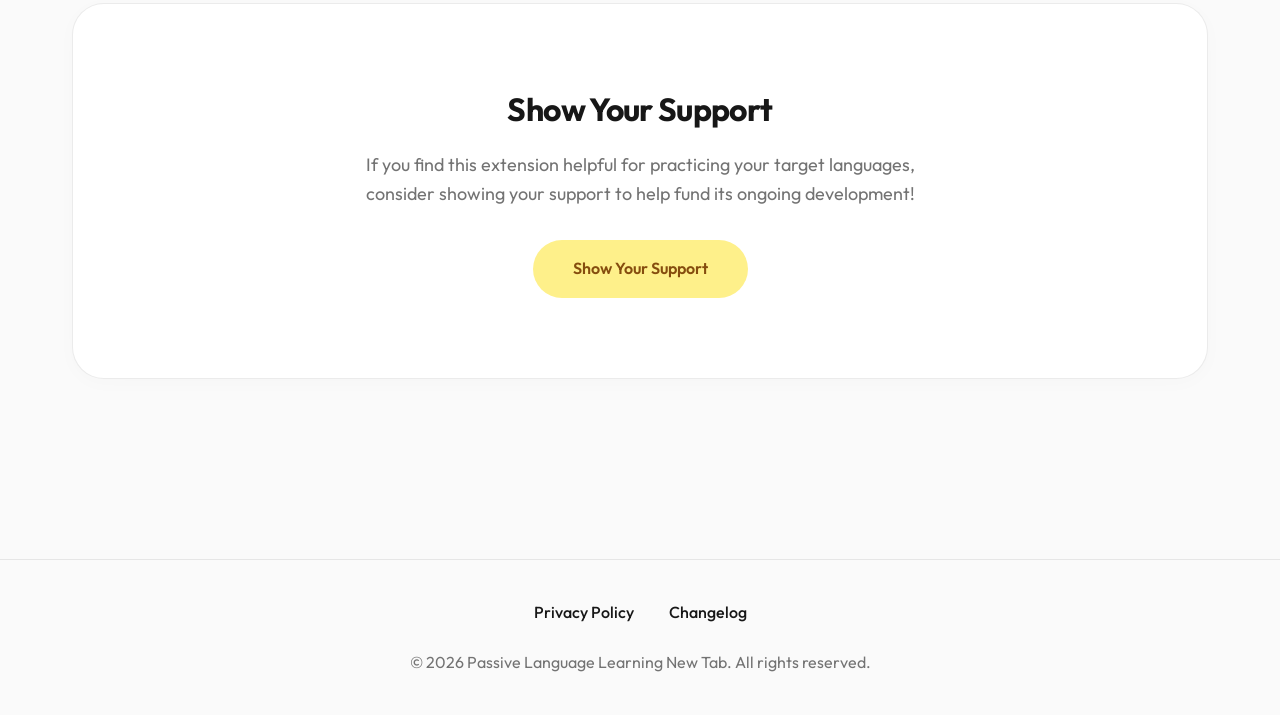
==== commit f833cbc7: "feat: add changelog page and link it across the documentation site" ====
--- a/docs/index.html
+++ b/docs/index.html
@@ -551,6 +551,7 @@
       <nav>
         <a href="#features">Features</a>
         <a href="#how-it-works">How It Works</a>
+        <a href="changelog.html">Changelog</a>
         <a href="https://chromewebstore.google.com/detail/lcpngcpkmbdooibllkhggekgmcdgagln?utm_source=landing-page" class="cta-button">Add to Chrome</a>
       </nav>
     </div>
@@ -806,6 +807,7 @@
   <footer>
     <div style="margin-bottom: 24px;">
       <a href="privacy.html">Privacy Policy</a>
+      <a href="changelog.html">Changelog</a>
     </div>
     <p>&copy; 2026 Passive Language Learning New Tab. All rights reserved.</p>
   </footer>
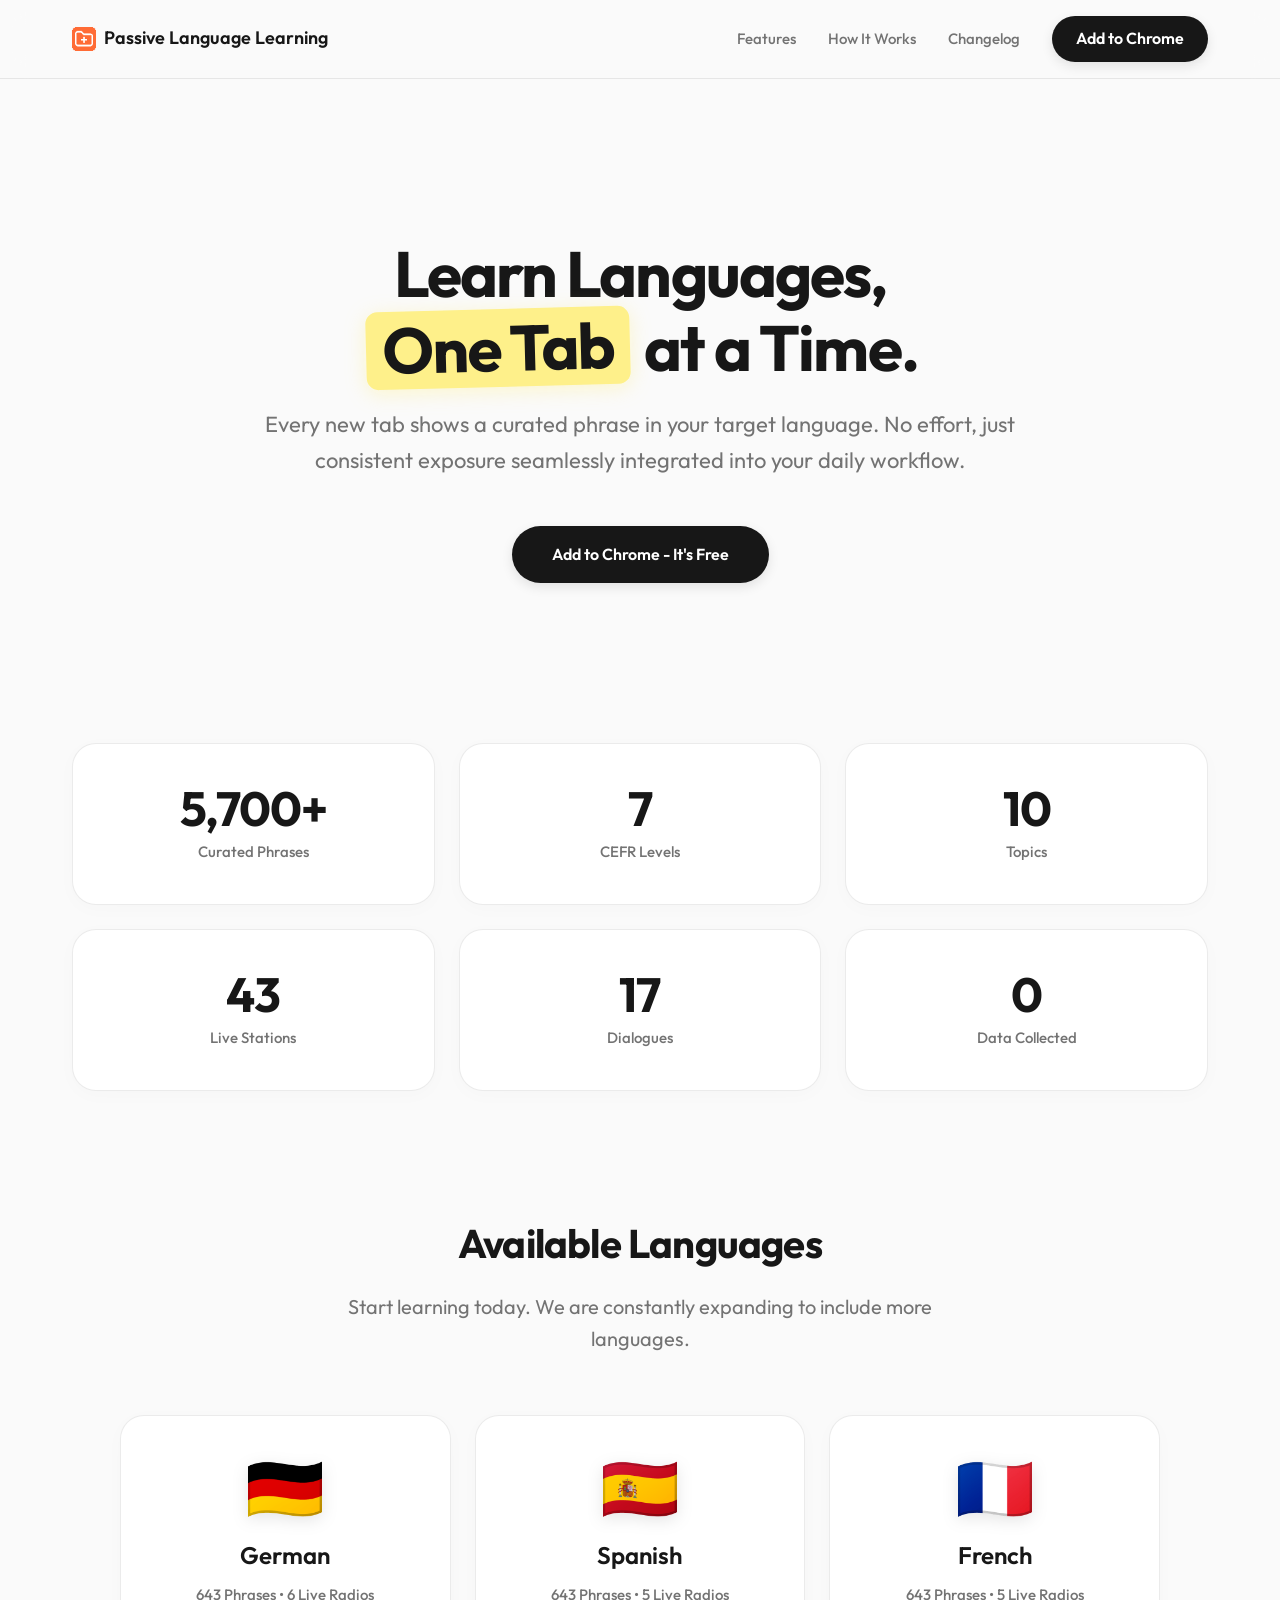
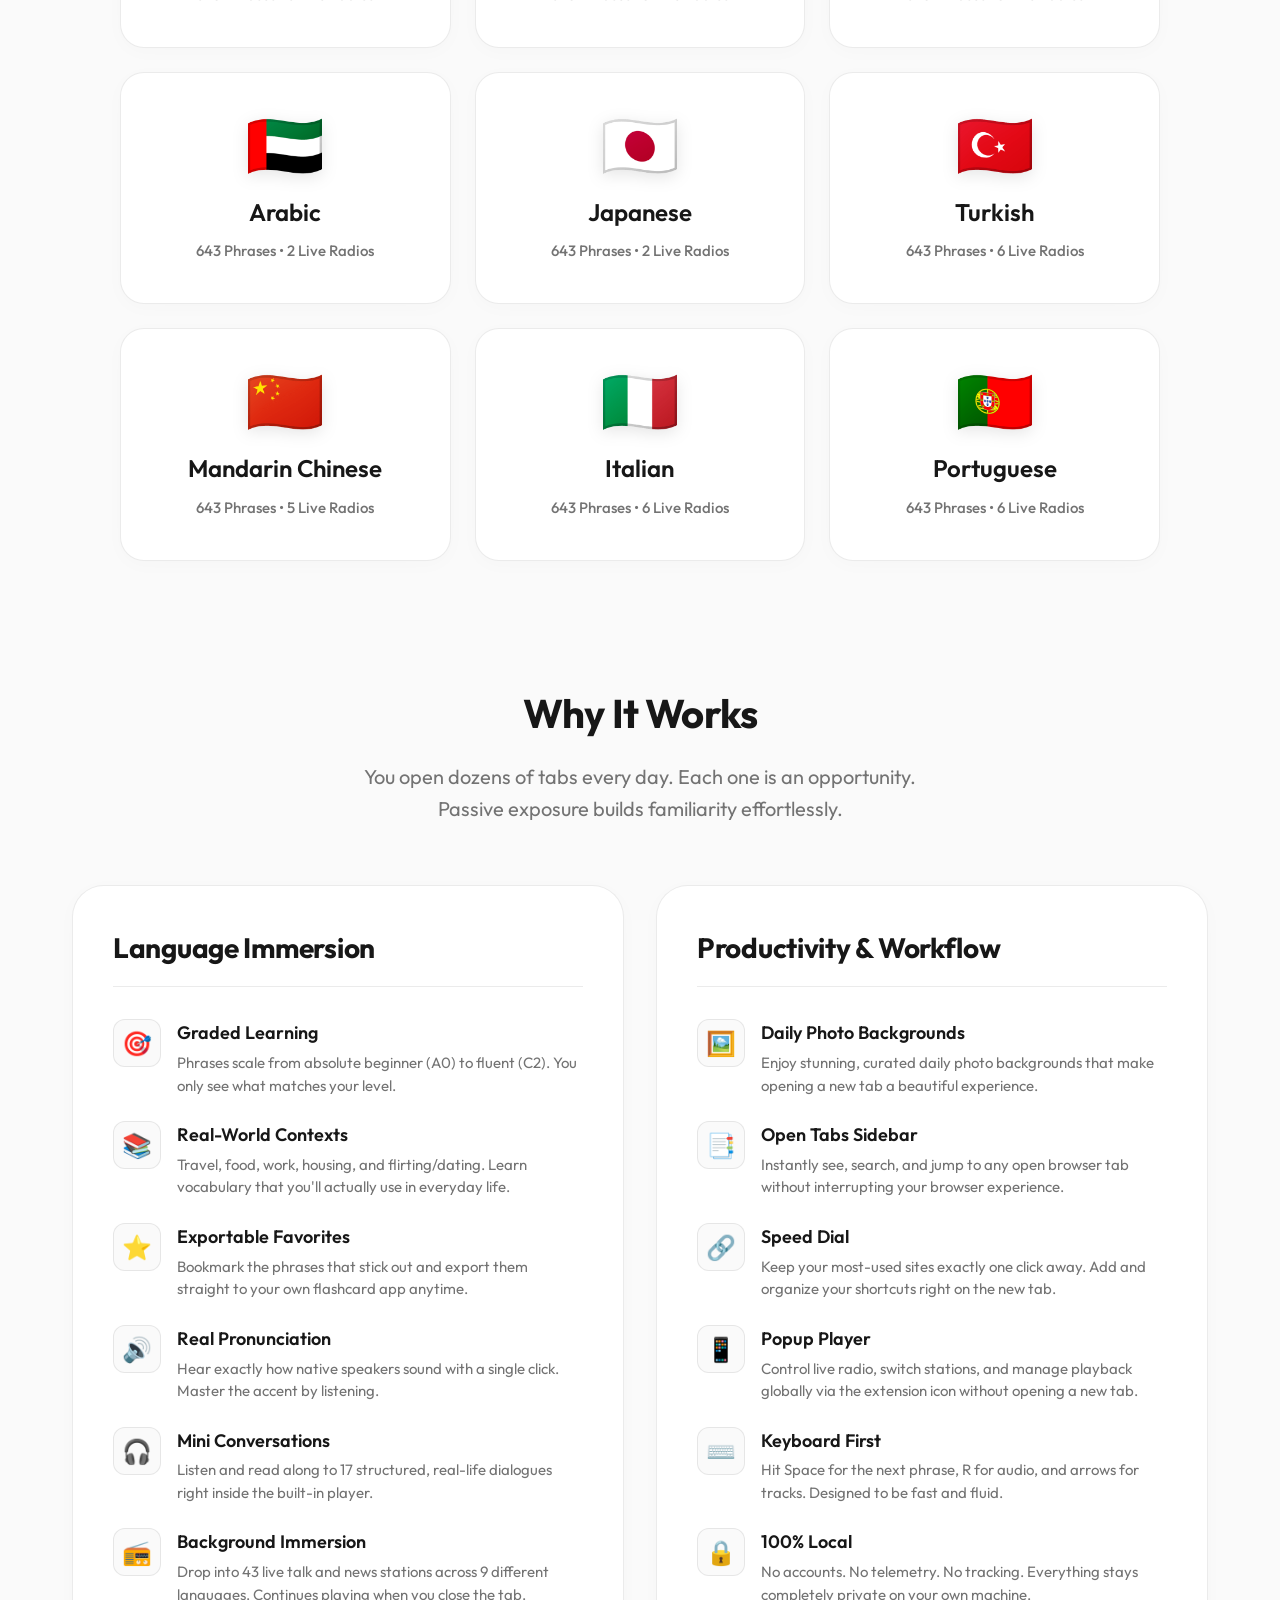
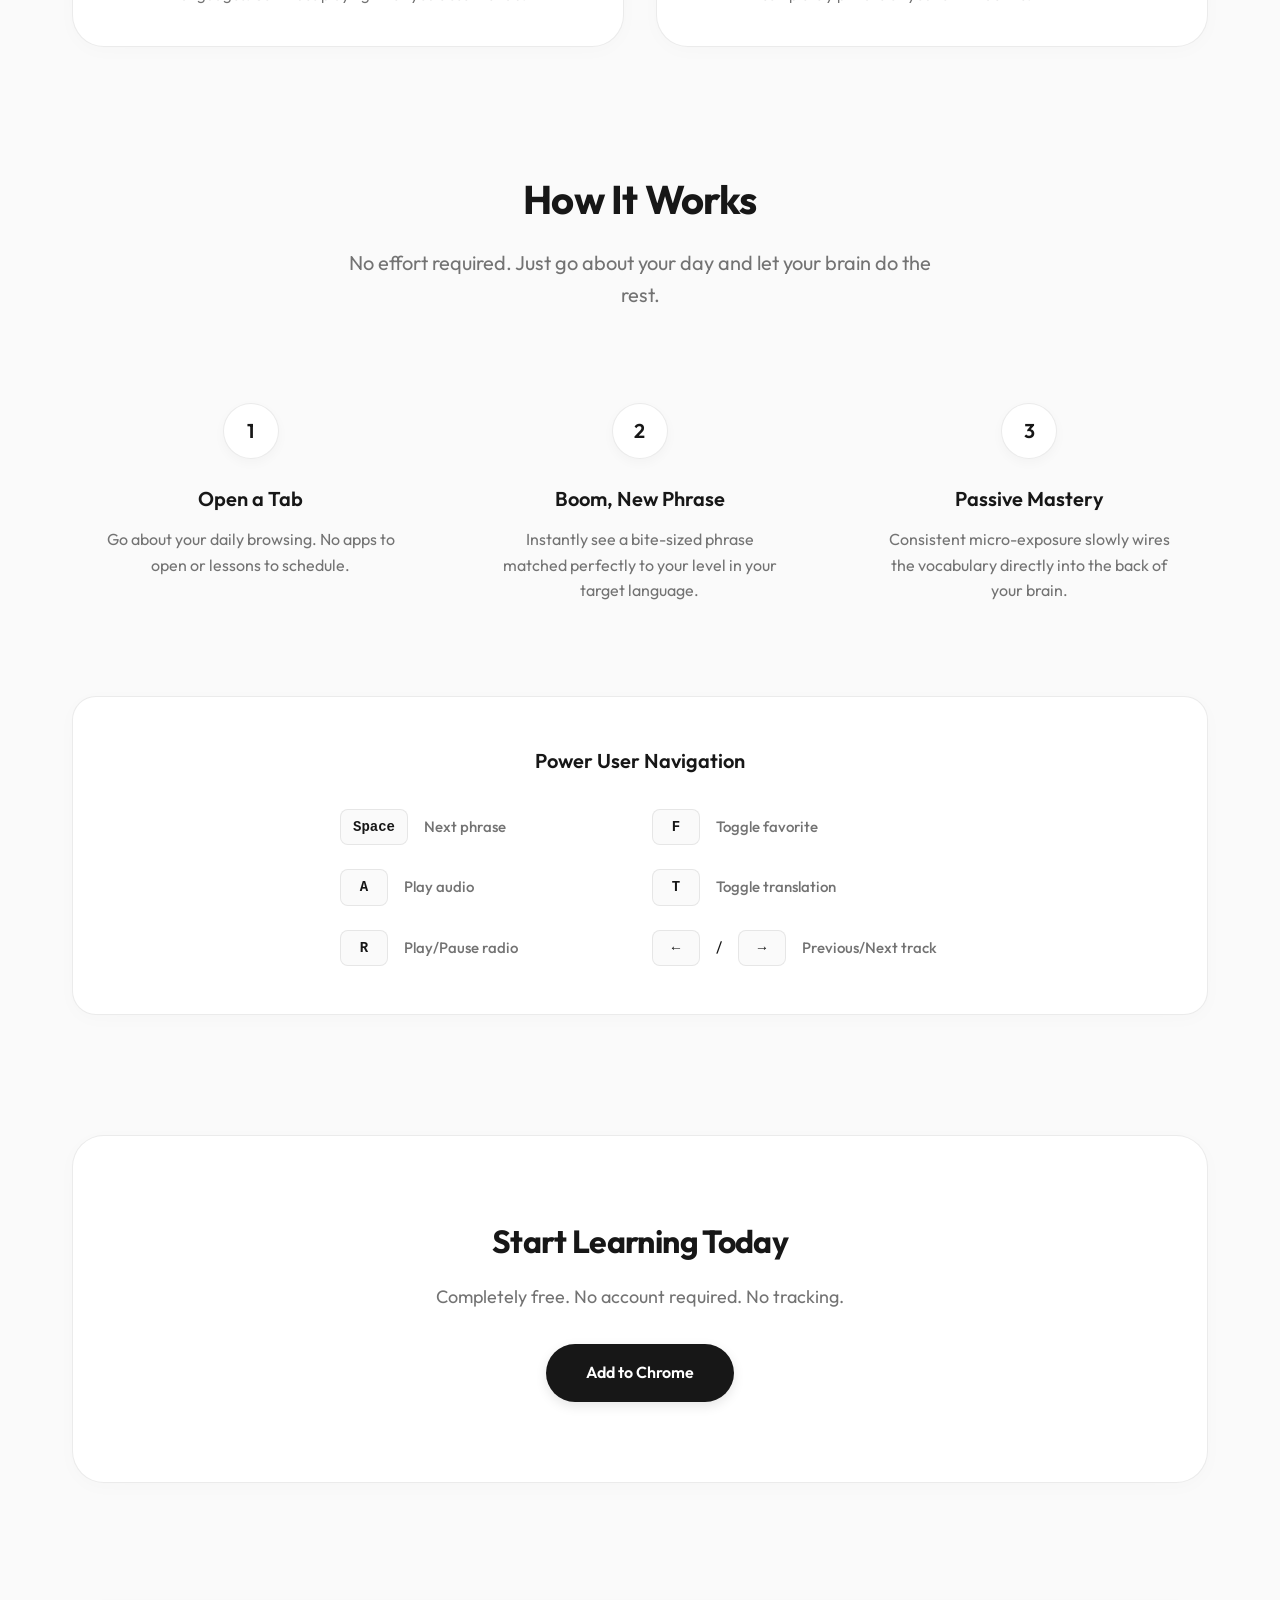
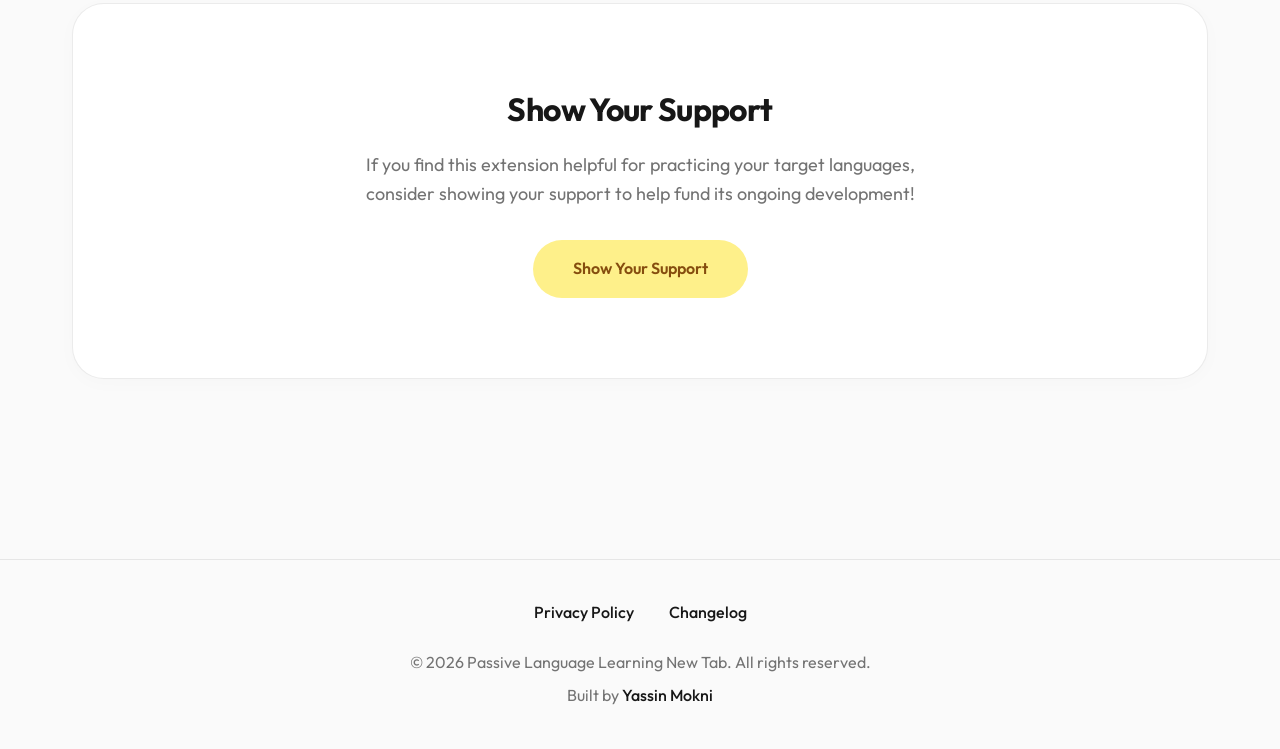
==== commit ea03fdc0: "feat: update to v1.3.0 with popup player, expanded radio/phrase content, UI enhancements, and footer" ====
--- a/docs/index.html
+++ b/docs/index.html
@@ -703,7 +703,7 @@
               <div class="icon">📻</div>
               <div>
                 <h4>Background Immersion</h4>
-                <p>Drop into live talk and news stations from Germany and Spain. Continues playing when you close the tab.</p>
+                <p>Drop into 43 live talk and news stations across 9 different languages. Continues playing when you close the tab.</p>
               </div>
             </div>
           </div>
@@ -731,6 +731,13 @@
               <div>
                 <h4>Speed Dial</h4>
                 <p>Keep your most-used sites exactly one click away. Add and organize your shortcuts right on the new tab.</p>
+              </div>
+            </div>
+            <div class="feature-item">
+              <div class="icon">📱</div>
+              <div>
+                <h4>Popup Player</h4>
+                <p>Control live radio, switch stations, and manage playback globally via the extension icon without opening a new tab.</p>
               </div>
             </div>
             <div class="feature-item">
@@ -810,6 +817,7 @@
       <a href="changelog.html">Changelog</a>
     </div>
     <p>&copy; 2026 Passive Language Learning New Tab. All rights reserved.</p>
+    <p style="margin-top: 8px;">Built by <a href="https://mokni.dev" target="_blank" style="margin: 0;">Yassin Mokni</a></p>
   </footer>
 </body>
 </html>
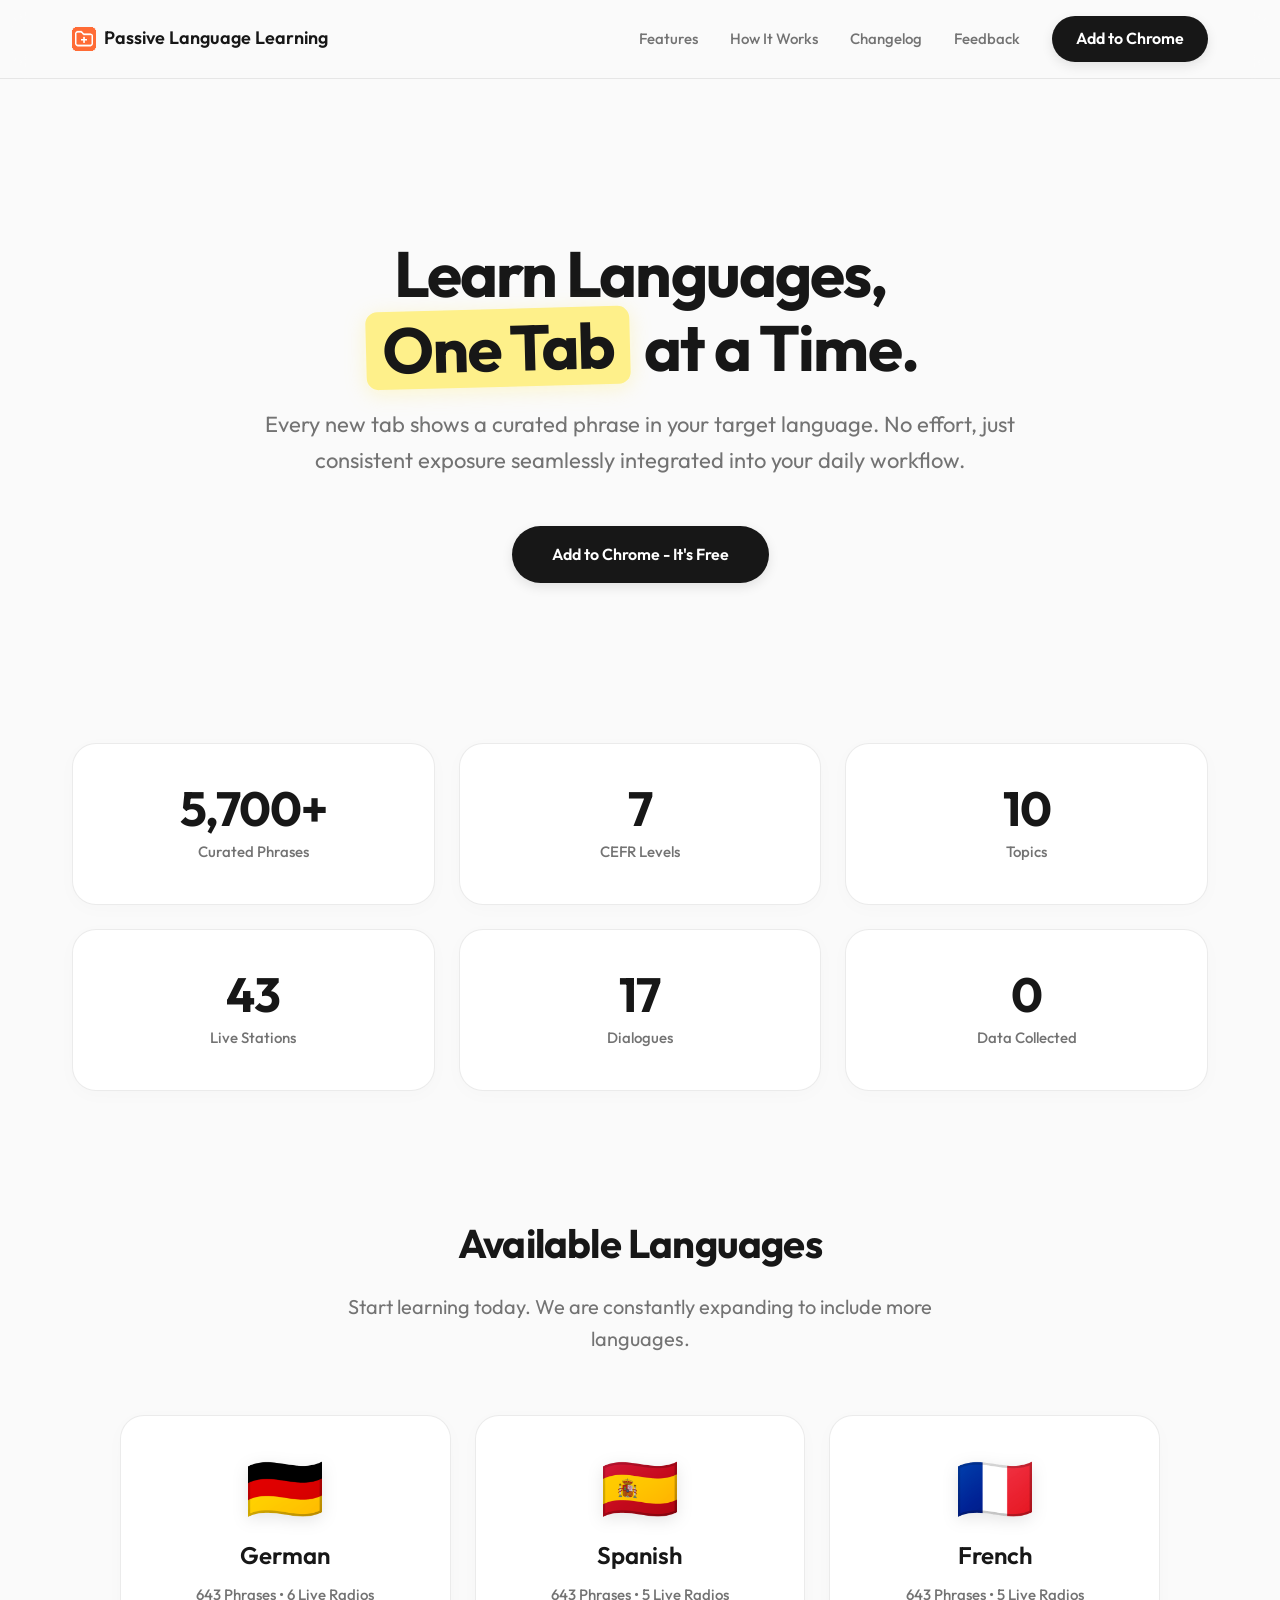
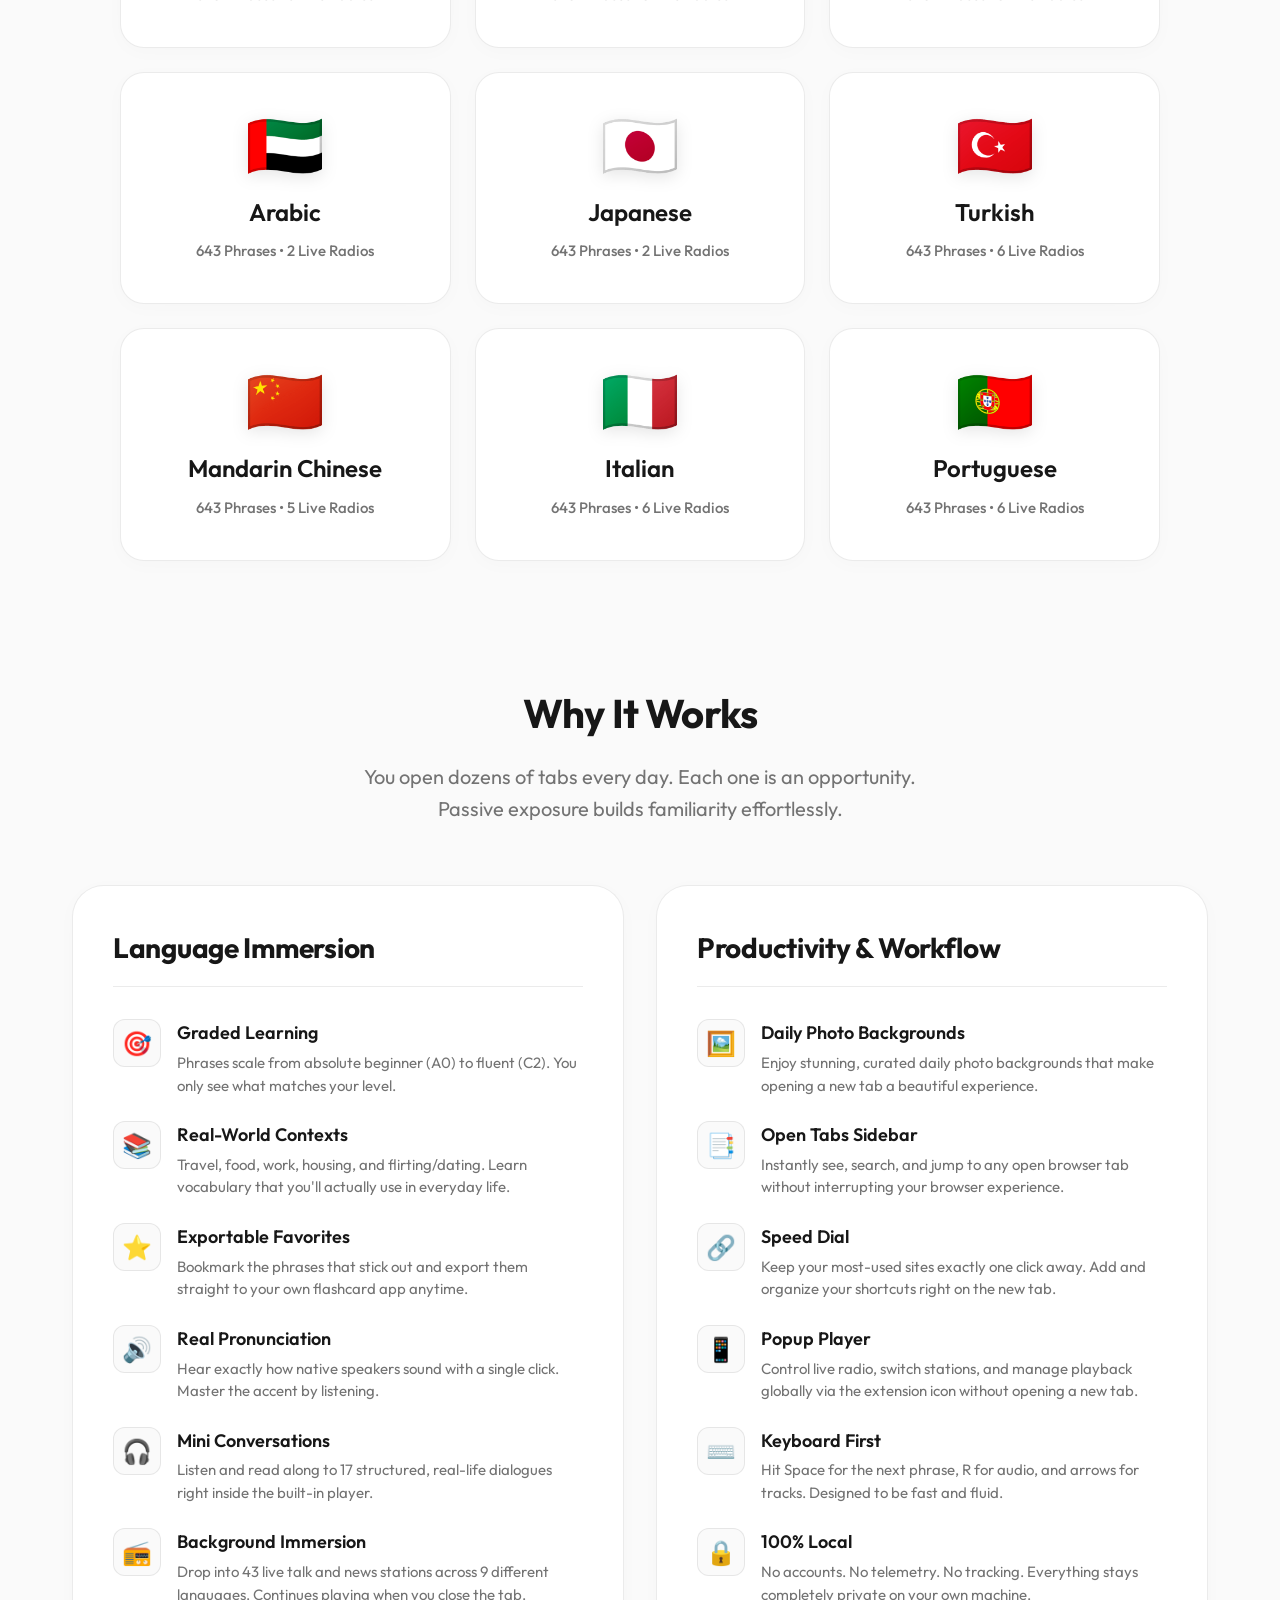
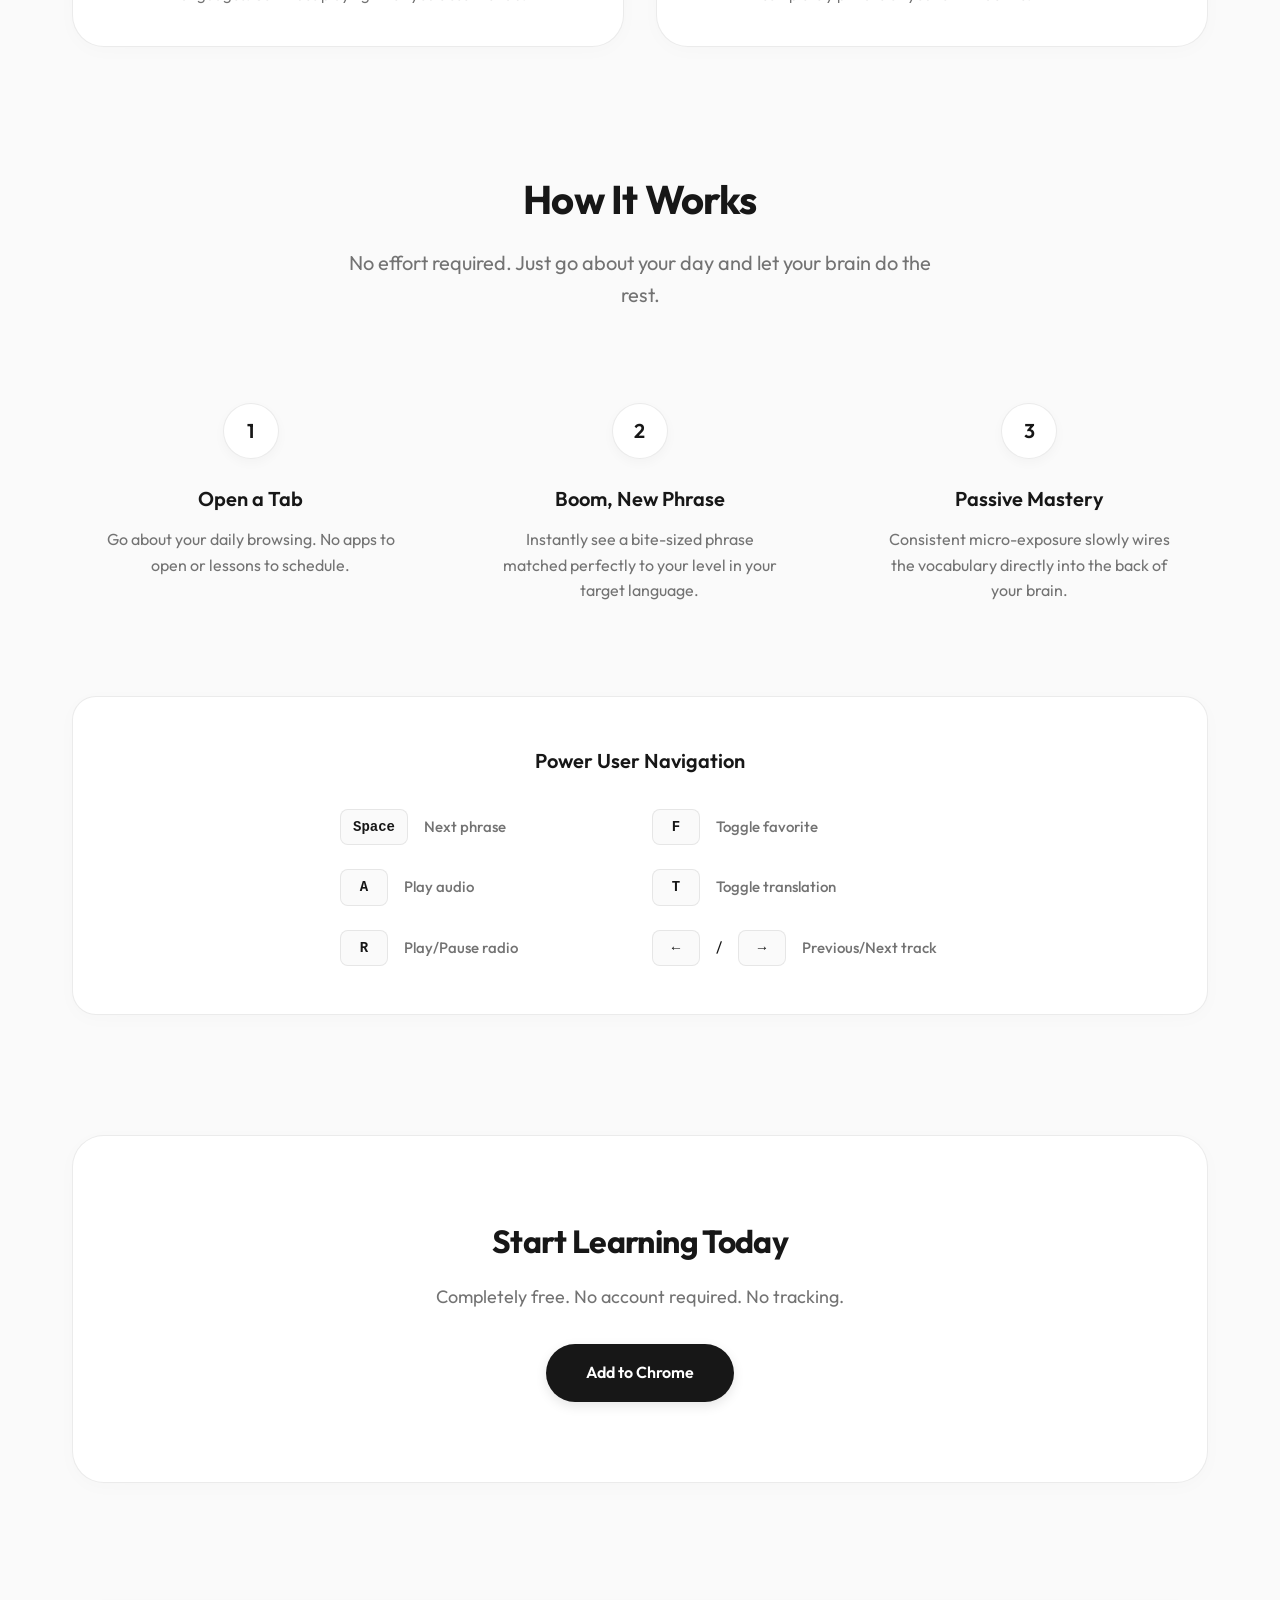
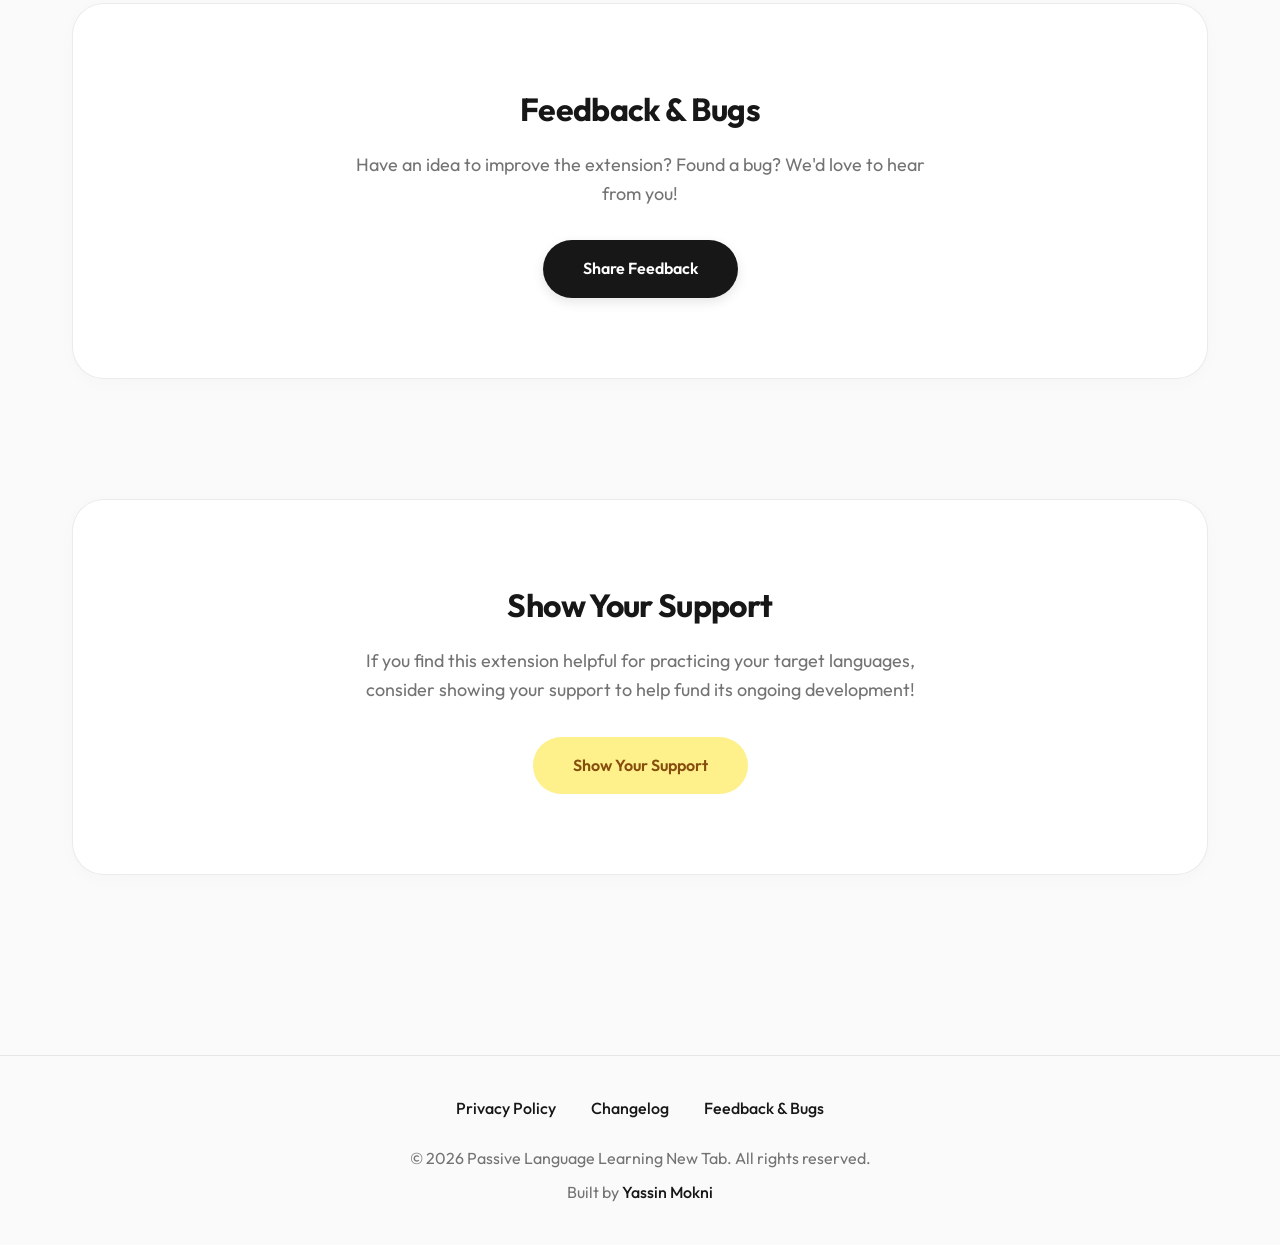
==== commit 8d289c54: "feat: add feedback button to new tab and landing page and update version to 1.3.1" ====
--- a/docs/index.html
+++ b/docs/index.html
@@ -482,7 +482,7 @@
     }
 
     /* Support CTA */
-    .support-section, .cta-section {
+    .support-section, .cta-section, .feedback-section {
       text-align: center;
       padding: 80px 32px;
       background: var(--surface);
@@ -491,18 +491,37 @@
       box-shadow: 0 4px 20px rgba(0,0,0,0.02);
     }
 
-    .support-section h2, .cta-section h2 {
+    .support-section h2, .cta-section h2, .feedback-section h2 {
       font-size: 32px;
       margin-bottom: 16px;
     }
 
-    .support-section p, .cta-section p {
+    .support-section p, .cta-section p, .feedback-section p {
       font-size: 18px;
       color: var(--text-muted);
       margin-bottom: 32px;
       max-width: 600px;
       margin-left: auto;
       margin-right: auto;
+    }
+
+    .feedback-button {
+      display: inline-block;
+      background: var(--accent);
+      color: #fff;
+      padding: 16px 40px;
+      font-size: 16px;
+      font-weight: 600;
+      border-radius: 99px;
+      text-decoration: none;
+      transition: all 0.2s ease;
+      box-shadow: 0 4px 12px rgba(0, 0, 0, 0.1);
+    }
+
+    .feedback-button:hover {
+      background: var(--accent-hover);
+      transform: translateY(-2px);
+      box-shadow: 0 6px 16px rgba(0, 0, 0, 0.15);
     }
 
     .support-button {
@@ -552,6 +571,7 @@
         <a href="#features">Features</a>
         <a href="#how-it-works">How It Works</a>
         <a href="changelog.html">Changelog</a>
+        <a href="https://github.com/yassin-mokni/passive-language-learning-tab/issues/new" target="_blank">Feedback</a>
         <a href="https://chromewebstore.google.com/detail/lcpngcpkmbdooibllkhggekgmcdgagln?utm_source=landing-page" class="cta-button">Add to Chrome</a>
       </nav>
     </div>
@@ -803,6 +823,14 @@
     </div>
 
     <div class="section">
+      <div class="feedback-section">
+        <h2>Feedback & Bugs</h2>
+        <p>Have an idea to improve the extension? Found a bug? We'd love to hear from you!</p>
+        <a href="https://github.com/yassin-mokni/passive-language-learning-tab/issues/new" target="_blank" class="feedback-button">Share Feedback</a>
+      </div>
+    </div>
+
+    <div class="section">
       <div class="support-section">
         <h2>Show Your Support</h2>
         <p>If you find this extension helpful for practicing your target languages, consider showing your support to help fund its ongoing development!</p>
@@ -815,6 +843,7 @@
     <div style="margin-bottom: 24px;">
       <a href="privacy.html">Privacy Policy</a>
       <a href="changelog.html">Changelog</a>
+      <a href="https://github.com/yassin-mokni/passive-language-learning-tab/issues/new" target="_blank">Feedback & Bugs</a>
     </div>
     <p>&copy; 2026 Passive Language Learning New Tab. All rights reserved.</p>
     <p style="margin-top: 8px;">Built by <a href="https://mokni.dev" target="_blank" style="margin: 0;">Yassin Mokni</a></p>
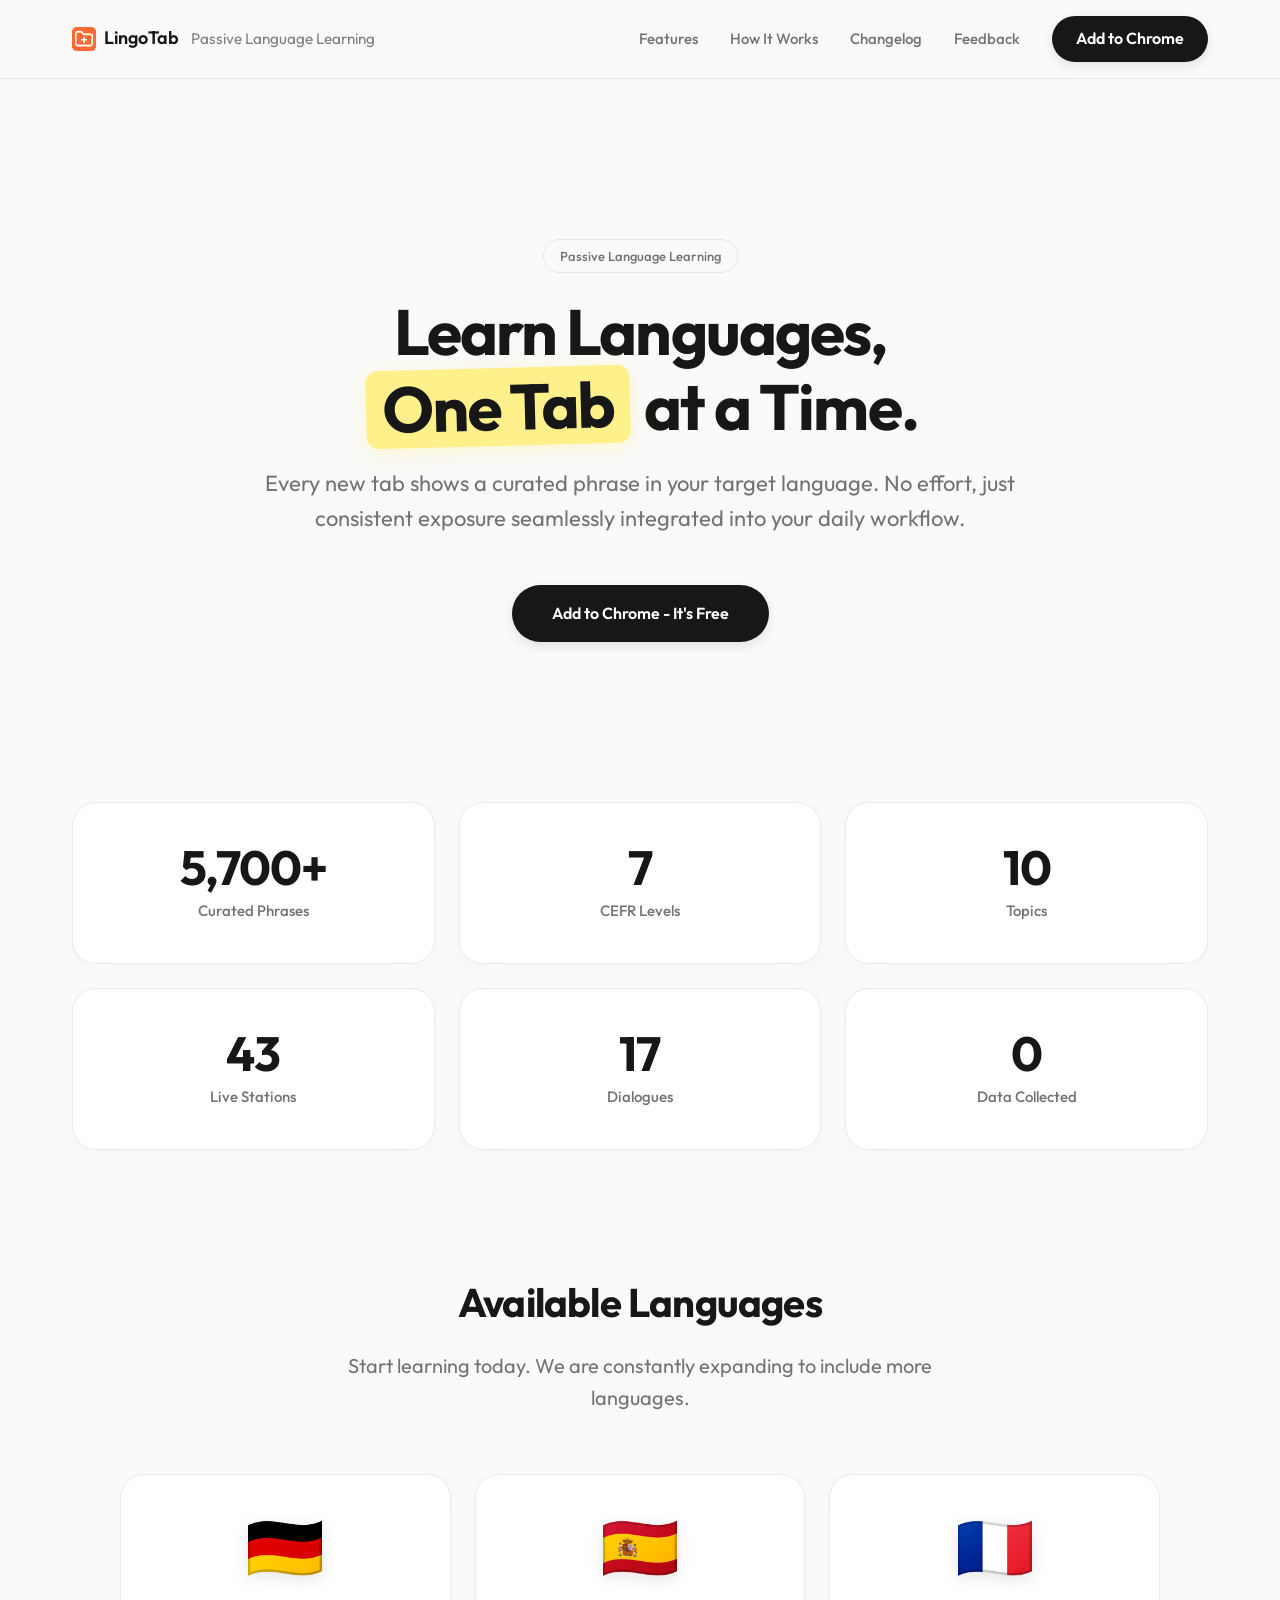
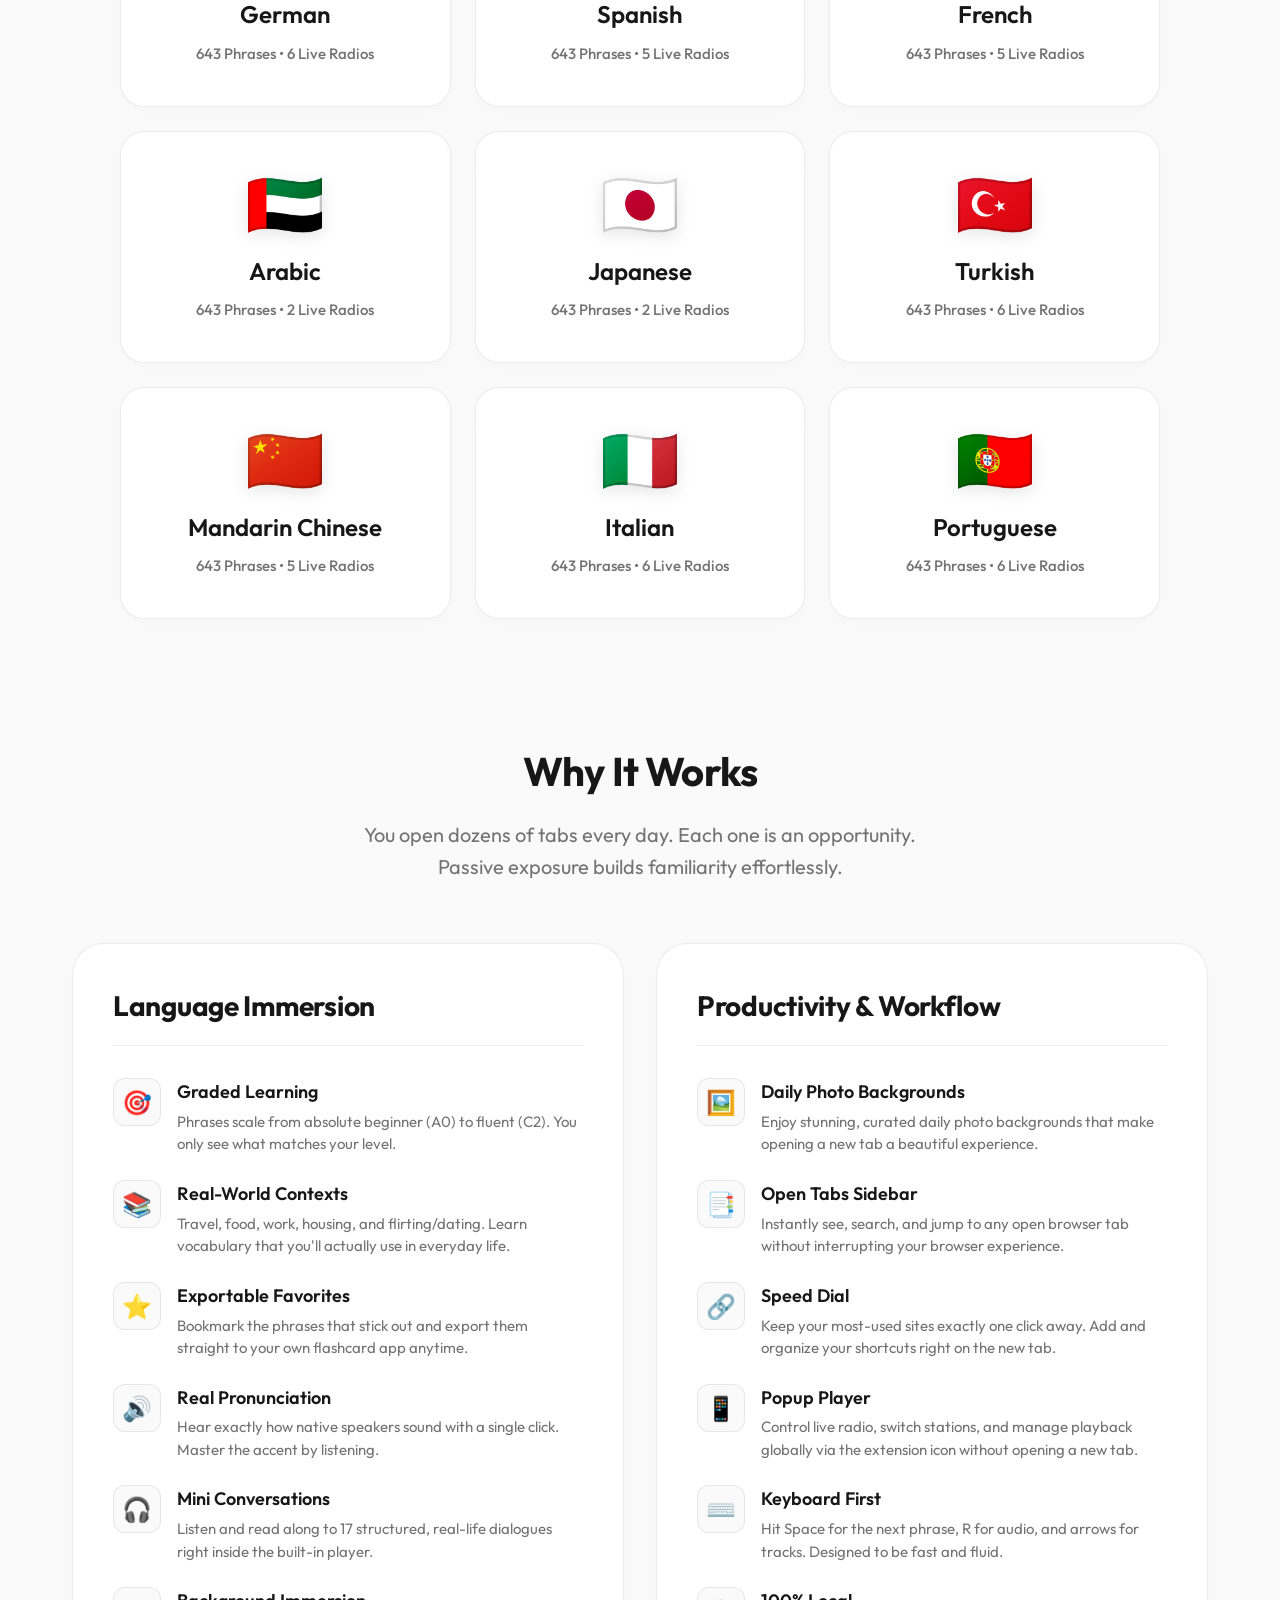
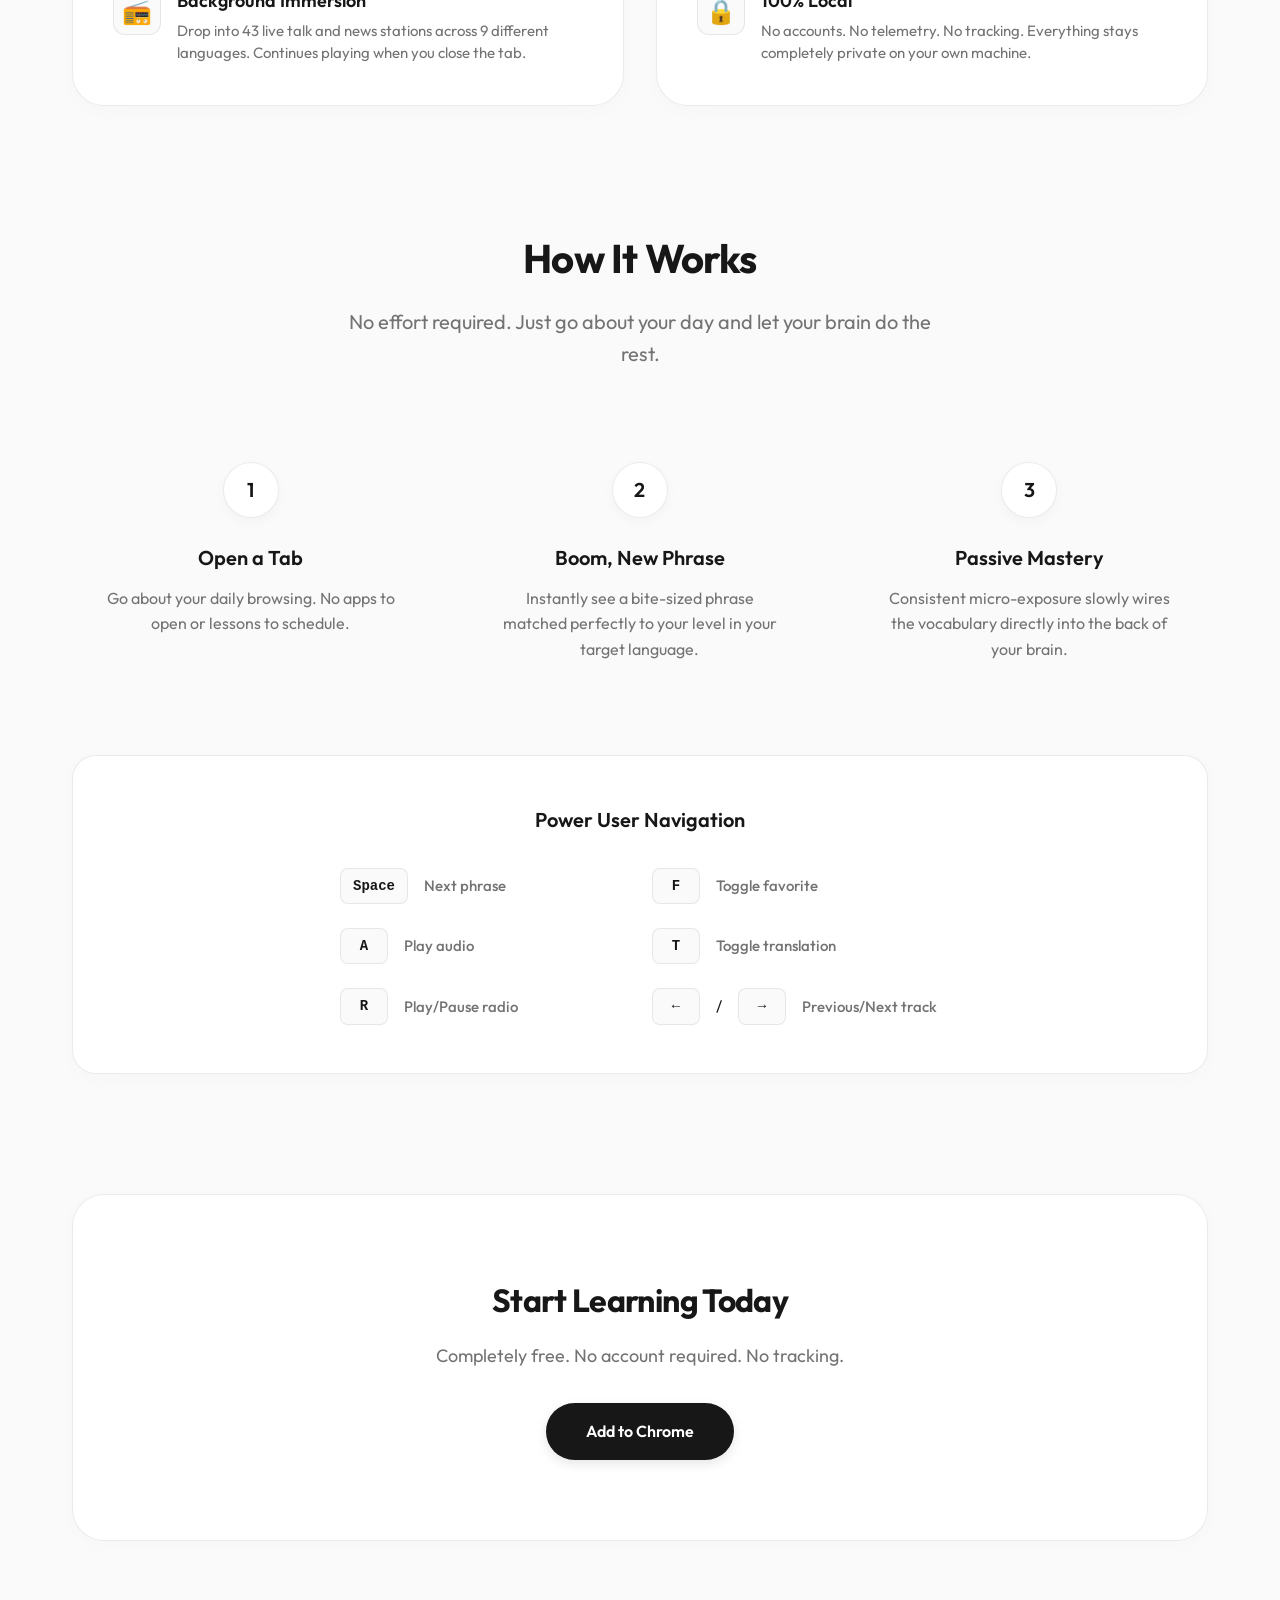
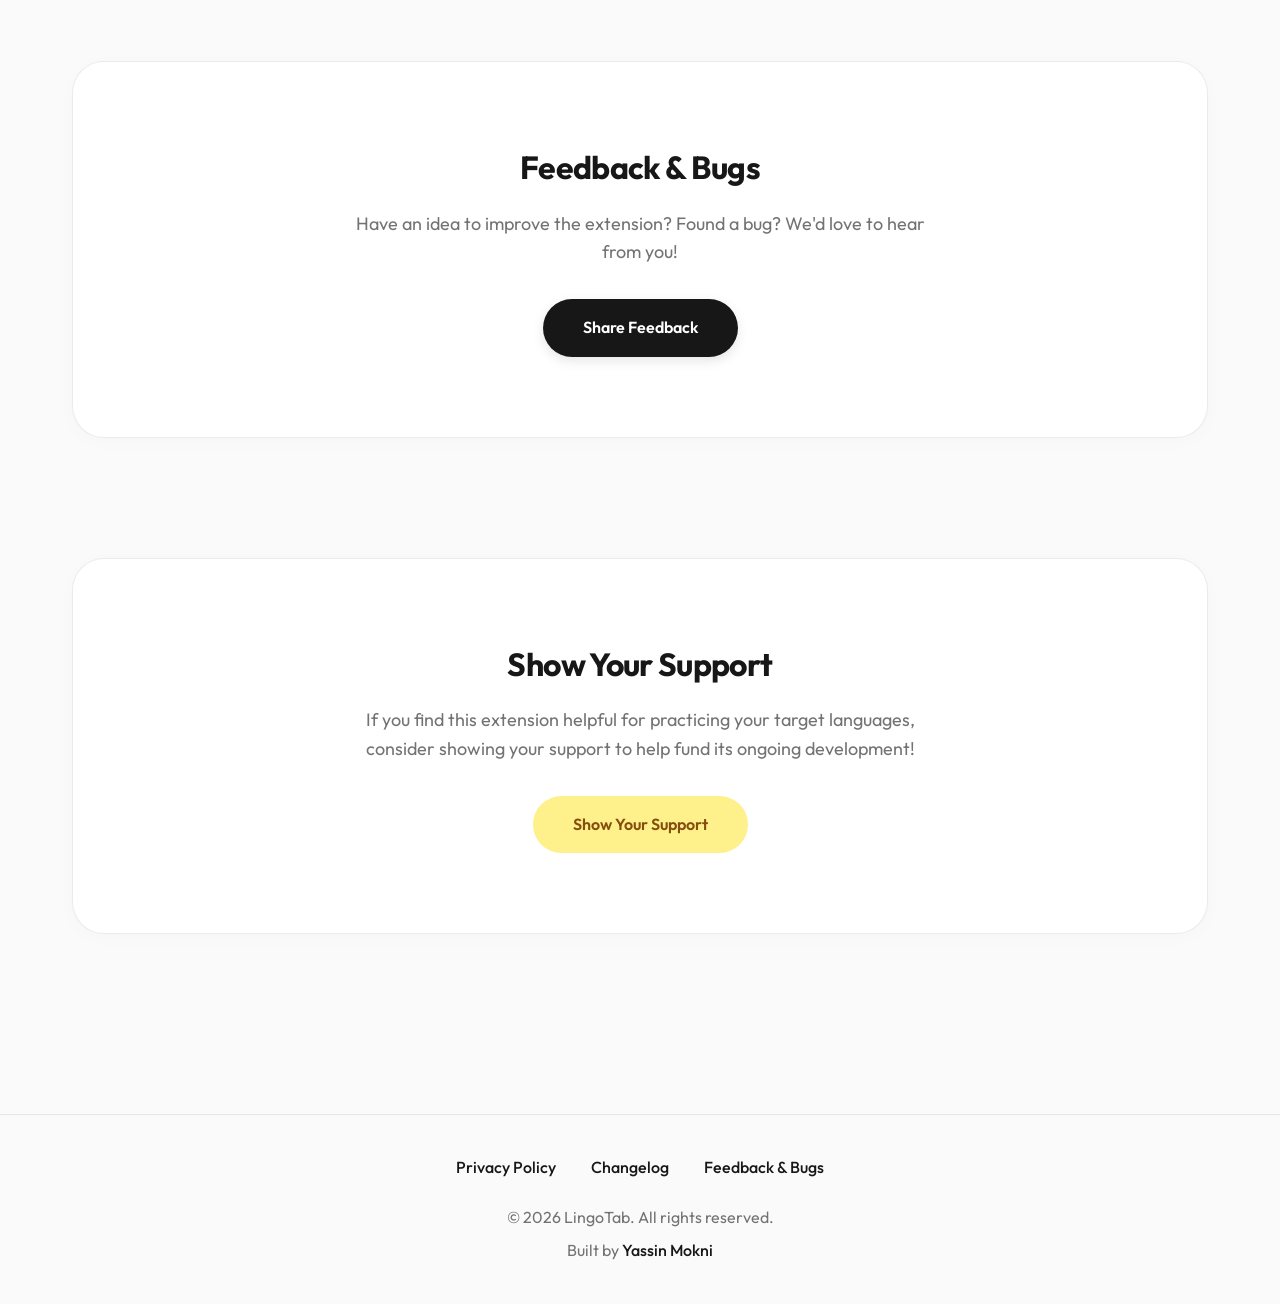
==== commit 10a728d5: "feat: rebrand project to LingoTab and update documentation links accordingly" ====
--- a/docs/index.html
+++ b/docs/index.html
@@ -4,7 +4,7 @@
   <meta charset="UTF-8">
   <meta name="viewport" content="width=device-width, initial-scale=1.0">
   <link rel="icon" type="image/png" href="favicon.png">
-  <title>Passive Language Learning New Tab - Learn Languages with Every New Tab</title>
+  <title>LingoTab - Passive Language Learning New Tab</title>
   <meta name="description" content="Transform your browser into a language learning companion. Learn German, Spanish, French, Arabic, Japanese, Turkish, Mandarin Chinese, Italian, and Portuguese naturally through passive exposure with every new tab.">
   <link rel="preconnect" href="https://fonts.googleapis.com">
   <link rel="preconnect" href="https://fonts.gstatic.com" crossorigin>
@@ -541,6 +541,18 @@
       transform: translateY(-2px);
     }
 
+    .hero-badge {
+      display: inline-block;
+      padding: 6px 16px;
+      border-radius: 99px;
+      background: transparent;
+      border: 1px solid var(--border);
+      font-size: 13px;
+      font-weight: 500;
+      color: var(--text-muted);
+      margin-bottom: 24px;
+    }
+
     /* Footer */
     footer {
       border-top: 1px solid var(--border);
@@ -565,7 +577,7 @@
   <header>
     <div class="container">
       <a href="index.html" class="logo">
-        <img src="favicon.png" alt="Passive Language Learning Logo" width="24" height="24"> Passive Language Learning
+        <img src="favicon.png" alt="LingoTab Logo" width="24" height="24"> LingoTab <span style="opacity: 0.55; font-weight: 400; font-size: 0.85em; margin-left: 4px;">Passive Language Learning</span>
       </a>
       <nav>
         <a href="#features">Features</a>
@@ -578,6 +590,7 @@
   </header>
 
   <div class="hero">
+    <div class="hero-badge">Passive Language Learning</div>
     <h1>Learn Languages, <span class="highlight-bg">One Tab</span> at a Time.</h1>
     <p class="tagline">
       Every new tab shows a curated phrase in your target language. No effort, just consistent exposure seamlessly integrated into your daily workflow.
@@ -845,7 +858,7 @@
       <a href="changelog.html">Changelog</a>
       <a href="https://github.com/yassin-mokni/passive-language-learning-tab/issues/new" target="_blank">Feedback & Bugs</a>
     </div>
-    <p>&copy; 2026 Passive Language Learning New Tab. All rights reserved.</p>
+    <p>&copy; 2026 LingoTab. All rights reserved.</p>
     <p style="margin-top: 8px;">Built by <a href="https://mokni.dev" target="_blank" style="margin: 0;">Yassin Mokni</a></p>
   </footer>
 </body>
